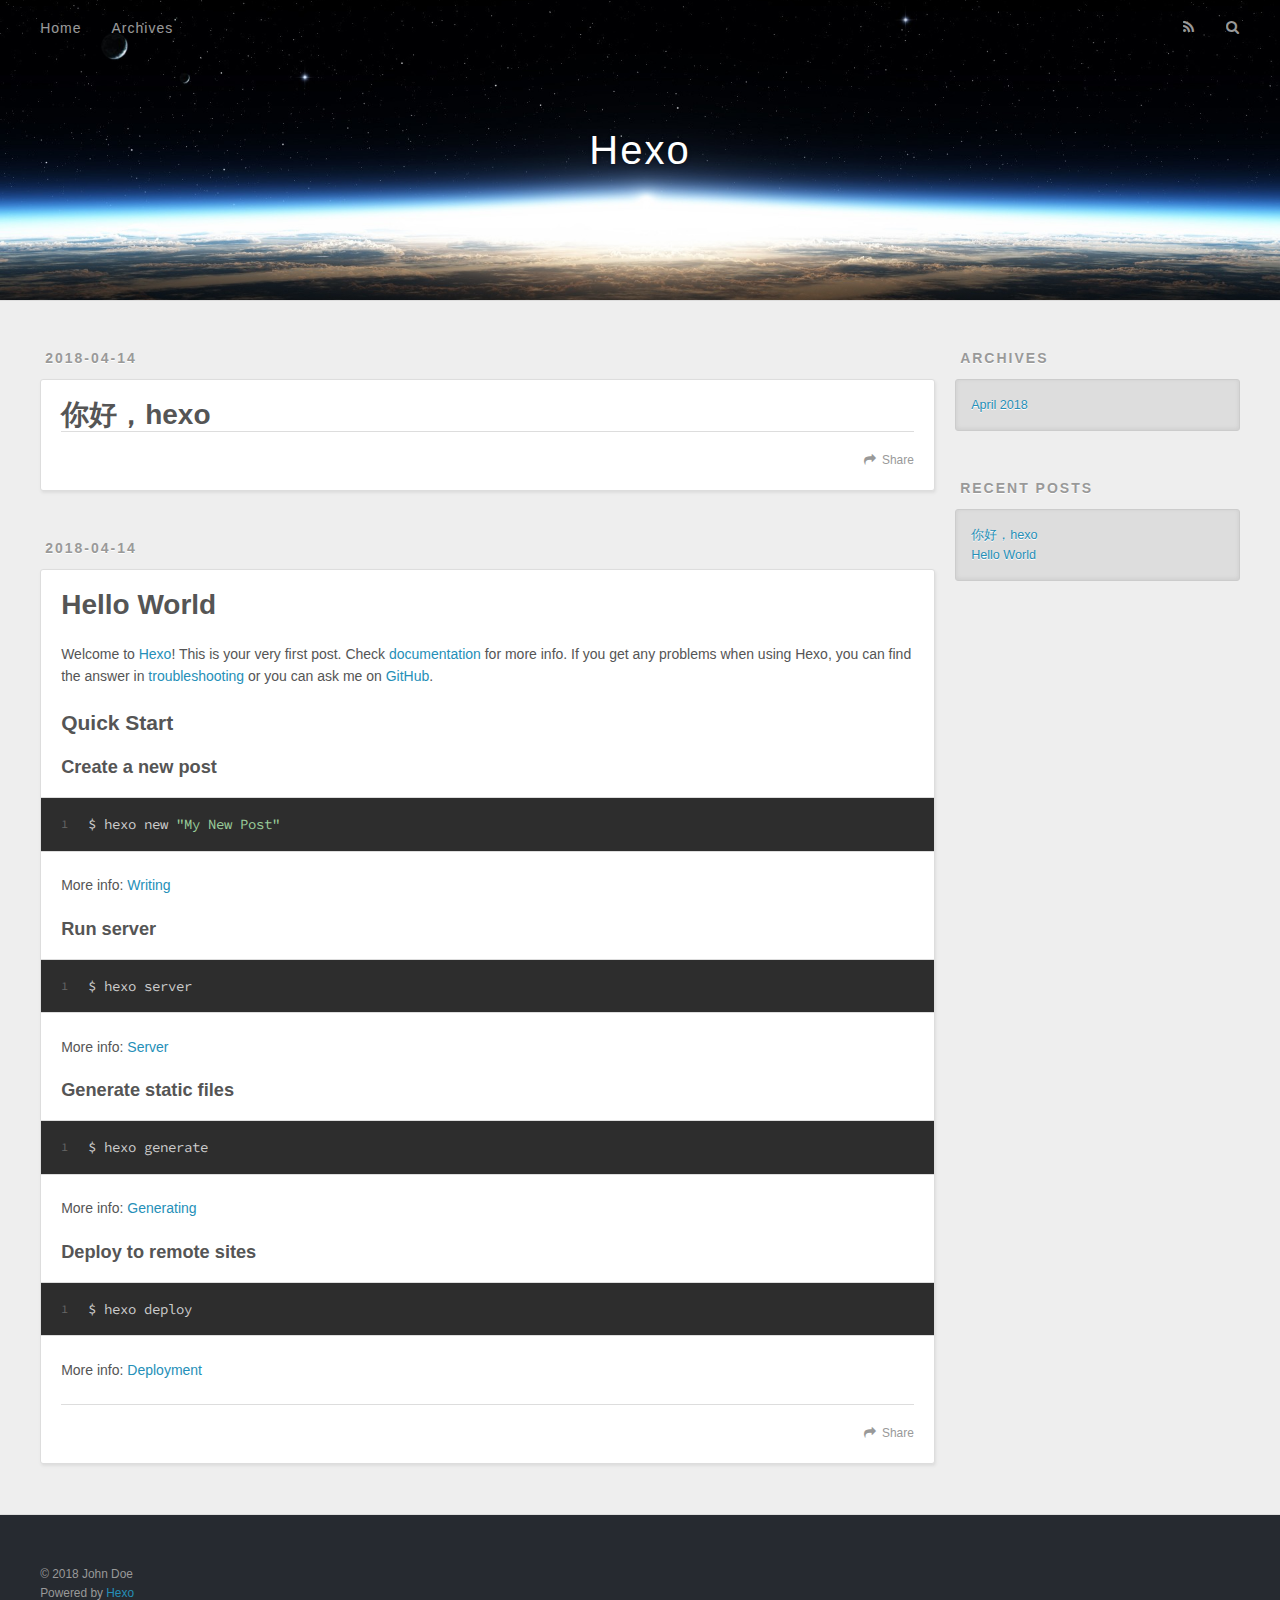
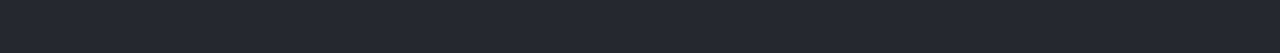
==== index.html @ 89f33631 "Site updated: 2018-04-14 14:34:26" ====
<!DOCTYPE html>
<html>
<head>
  <meta charset="utf-8">
  

  
  <title>Hexo</title>
  <meta name="viewport" content="width=device-width, initial-scale=1, maximum-scale=1">
  <meta property="og:type" content="website">
<meta property="og:title" content="Hexo">
<meta property="og:url" content="http://yoursite.com/index.html">
<meta property="og:site_name" content="Hexo">
<meta property="og:locale" content="default">
<meta name="twitter:card" content="summary">
<meta name="twitter:title" content="Hexo">
  
    <link rel="alternate" href="/atom.xml" title="Hexo" type="application/atom+xml">
  
  
    <link rel="icon" href="/favicon.png">
  
  
    <link href="//fonts.googleapis.com/css?family=Source+Code+Pro" rel="stylesheet" type="text/css">
  
  <link rel="stylesheet" href="/css/style.css">
</head>

<body>
  <div id="container">
    <div id="wrap">
      <header id="header">
  <div id="banner"></div>
  <div id="header-outer" class="outer">
    <div id="header-title" class="inner">
      <h1 id="logo-wrap">
        <a href="/" id="logo">Hexo</a>
      </h1>
      
    </div>
    <div id="header-inner" class="inner">
      <nav id="main-nav">
        <a id="main-nav-toggle" class="nav-icon"></a>
        
          <a class="main-nav-link" href="/">Home</a>
        
          <a class="main-nav-link" href="/archives">Archives</a>
        
      </nav>
      <nav id="sub-nav">
        
          <a id="nav-rss-link" class="nav-icon" href="/atom.xml" title="RSS Feed"></a>
        
        <a id="nav-search-btn" class="nav-icon" title="Search"></a>
      </nav>
      <div id="search-form-wrap">
        <form action="//google.com/search" method="get" accept-charset="UTF-8" class="search-form"><input type="search" name="q" class="search-form-input" placeholder="Search"><button type="submit" class="search-form-submit">&#xF002;</button><input type="hidden" name="sitesearch" value="http://yoursite.com"></form>
      </div>
    </div>
  </div>
</header>
      <div class="outer">
        <section id="main">
  
    <article id="post-你好，hexo" class="article article-type-post" itemscope itemprop="blogPost">
  <div class="article-meta">
    <a href="/2018/04/14/你好，hexo/" class="article-date">
  <time datetime="2018-04-14T06:33:49.000Z" itemprop="datePublished">2018-04-14</time>
</a>
    
  </div>
  <div class="article-inner">
    
    
      <header class="article-header">
        
  
    <h1 itemprop="name">
      <a class="article-title" href="/2018/04/14/你好，hexo/">你好，hexo</a>
    </h1>
  

      </header>
    
    <div class="article-entry" itemprop="articleBody">
      
        
      
    </div>
    <footer class="article-footer">
      <a data-url="http://yoursite.com/2018/04/14/你好，hexo/" data-id="cjfz0amxo0001w8v8af0duphk" class="article-share-link">Share</a>
      
      
    </footer>
  </div>
  
</article>


  
    <article id="post-hello-world" class="article article-type-post" itemscope itemprop="blogPost">
  <div class="article-meta">
    <a href="/2018/04/14/hello-world/" class="article-date">
  <time datetime="2018-04-14T06:19:14.927Z" itemprop="datePublished">2018-04-14</time>
</a>
    
  </div>
  <div class="article-inner">
    
    
      <header class="article-header">
        
  
    <h1 itemprop="name">
      <a class="article-title" href="/2018/04/14/hello-world/">Hello World</a>
    </h1>
  

      </header>
    
    <div class="article-entry" itemprop="articleBody">
      
        <p>Welcome to <a href="https://hexo.io/" target="_blank" rel="noopener">Hexo</a>! This is your very first post. Check <a href="https://hexo.io/docs/" target="_blank" rel="noopener">documentation</a> for more info. If you get any problems when using Hexo, you can find the answer in <a href="https://hexo.io/docs/troubleshooting.html" target="_blank" rel="noopener">troubleshooting</a> or you can ask me on <a href="https://github.com/hexojs/hexo/issues" target="_blank" rel="noopener">GitHub</a>.</p>
<h2 id="Quick-Start"><a href="#Quick-Start" class="headerlink" title="Quick Start"></a>Quick Start</h2><h3 id="Create-a-new-post"><a href="#Create-a-new-post" class="headerlink" title="Create a new post"></a>Create a new post</h3><figure class="highlight bash"><table><tr><td class="gutter"><pre><span class="line">1</span><br></pre></td><td class="code"><pre><span class="line">$ hexo new <span class="string">"My New Post"</span></span><br></pre></td></tr></table></figure>
<p>More info: <a href="https://hexo.io/docs/writing.html" target="_blank" rel="noopener">Writing</a></p>
<h3 id="Run-server"><a href="#Run-server" class="headerlink" title="Run server"></a>Run server</h3><figure class="highlight bash"><table><tr><td class="gutter"><pre><span class="line">1</span><br></pre></td><td class="code"><pre><span class="line">$ hexo server</span><br></pre></td></tr></table></figure>
<p>More info: <a href="https://hexo.io/docs/server.html" target="_blank" rel="noopener">Server</a></p>
<h3 id="Generate-static-files"><a href="#Generate-static-files" class="headerlink" title="Generate static files"></a>Generate static files</h3><figure class="highlight bash"><table><tr><td class="gutter"><pre><span class="line">1</span><br></pre></td><td class="code"><pre><span class="line">$ hexo generate</span><br></pre></td></tr></table></figure>
<p>More info: <a href="https://hexo.io/docs/generating.html" target="_blank" rel="noopener">Generating</a></p>
<h3 id="Deploy-to-remote-sites"><a href="#Deploy-to-remote-sites" class="headerlink" title="Deploy to remote sites"></a>Deploy to remote sites</h3><figure class="highlight bash"><table><tr><td class="gutter"><pre><span class="line">1</span><br></pre></td><td class="code"><pre><span class="line">$ hexo deploy</span><br></pre></td></tr></table></figure>
<p>More info: <a href="https://hexo.io/docs/deployment.html" target="_blank" rel="noopener">Deployment</a></p>

      
    </div>
    <footer class="article-footer">
      <a data-url="http://yoursite.com/2018/04/14/hello-world/" data-id="cjfz0amxi0000w8v8x4d5segt" class="article-share-link">Share</a>
      
      
    </footer>
  </div>
  
</article>


  


</section>
        
          <aside id="sidebar">
  
    

  
    

  
    
  
    
  <div class="widget-wrap">
    <h3 class="widget-title">Archives</h3>
    <div class="widget">
      <ul class="archive-list"><li class="archive-list-item"><a class="archive-list-link" href="/archives/2018/04/">April 2018</a></li></ul>
    </div>
  </div>


  
    
  <div class="widget-wrap">
    <h3 class="widget-title">Recent Posts</h3>
    <div class="widget">
      <ul>
        
          <li>
            <a href="/2018/04/14/你好，hexo/">你好，hexo</a>
          </li>
        
          <li>
            <a href="/2018/04/14/hello-world/">Hello World</a>
          </li>
        
      </ul>
    </div>
  </div>

  
</aside>
        
      </div>
      <footer id="footer">
  
  <div class="outer">
    <div id="footer-info" class="inner">
      &copy; 2018 John Doe<br>
      Powered by <a href="http://hexo.io/" target="_blank">Hexo</a>
    </div>
  </div>
</footer>
    </div>
    <nav id="mobile-nav">
  
    <a href="/" class="mobile-nav-link">Home</a>
  
    <a href="/archives" class="mobile-nav-link">Archives</a>
  
</nav>
    

<script src="//ajax.googleapis.com/ajax/libs/jquery/2.0.3/jquery.min.js"></script>


  <link rel="stylesheet" href="/fancybox/jquery.fancybox.css">
  <script src="/fancybox/jquery.fancybox.pack.js"></script>


<script src="/js/script.js"></script>



  </div>
</body>
</html>
---- css/style.css ----
body {
  width: 100%;
}
body:before,
body:after {
  content: "";
  display: table;
}
body:after {
  clear: both;
}
html,
body,
div,
span,
applet,
object,
iframe,
h1,
h2,
h3,
h4,
h5,
h6,
p,
blockquote,
pre,
a,
abbr,
acronym,
address,
big,
cite,
code,
del,
dfn,
em,
img,
ins,
kbd,
q,
s,
samp,
small,
strike,
strong,
sub,
sup,
tt,
var,
dl,
dt,
dd,
ol,
ul,
li,
fieldset,
form,
label,
legend,
table,
caption,
tbody,
tfoot,
thead,
tr,
th,
td {
  margin: 0;
  padding: 0;
  border: 0;
  outline: 0;
  font-weight: inherit;
  font-style: inherit;
  font-family: inherit;
  font-size: 100%;
  vertical-align: baseline;
}
body {
  line-height: 1;
  color: #000;
  background: #fff;
}
ol,
ul {
  list-style: none;
}
table {
  border-collapse: separate;
  border-spacing: 0;
  vertical-align: middle;
}
caption,
th,
td {
  text-align: left;
  font-weight: normal;
  vertical-align: middle;
}
a img {
  border: none;
}
input,
button {
  margin: 0;
  padding: 0;
}
input::-moz-focus-inner,
button::-moz-focus-inner {
  border: 0;
  padding: 0;
}
@font-face {
  font-family: FontAwesome;
  font-style: normal;
  font-weight: normal;
  src: url("fonts/fontawesome-webfont.eot?v=#4.0.3");
  src: url("fonts/fontawesome-webfont.eot?#iefix&v=#4.0.3") format("embedded-opentype"), url("fonts/fontawesome-webfont.woff?v=#4.0.3") format("woff"), url("fonts/fontawesome-webfont.ttf?v=#4.0.3") format("truetype"), url("fonts/fontawesome-webfont.svg#fontawesomeregular?v=#4.0.3") format("svg");
}
html,
body,
#container {
  height: 100%;
}
body {
  background: #eee;
  font: 14px -apple-system, BlinkMacSystemFont, "Segoe UI", "Roboto", "Oxygen", "Ubuntu", "Cantarell", "Fira Sans", "Droid Sans", "Helvetica Neue", sans-serif;
  -webkit-text-size-adjust: 100%;
}
.outer {
  max-width: 1220px;
  margin: 0 auto;
  padding: 0 20px;
}
.outer:before,
.outer:after {
  content: "";
  display: table;
}
.outer:after {
  clear: both;
}
.inner {
  display: inline;
  float: left;
  width: 98.33333333333333%;
  margin: 0 0.833333333333333%;
}
.left,
.alignleft {
  float: left;
}
.right,
.alignright {
  float: right;
}
.clear {
  clear: both;
}
#container {
  position: relative;
}
.mobile-nav-on {
  overflow: hidden;
}
#wrap {
  height: 100%;
  width: 100%;
  position: absolute;
  top: 0;
  left: 0;
  -webkit-transition: 0.2s ease-out;
  -moz-transition: 0.2s ease-out;
  -ms-transition: 0.2s ease-out;
  transition: 0.2s ease-out;
  z-index: 1;
  background: #eee;
}
.mobile-nav-on #wrap {
  left: 280px;
}
@media screen and (min-width: 768px) {
  #main {
    display: inline;
    float: left;
    width: 73.33333333333333%;
    margin: 0 0.833333333333333%;
  }
}
.article-date,
.article-category-link,
.archive-year,
.widget-title {
  text-decoration: none;
  text-transform: uppercase;
  letter-spacing: 2px;
  color: #999;
  margin-bottom: 1em;
  margin-left: 5px;
  line-height: 1em;
  text-shadow: 0 1px #fff;
  font-weight: bold;
}
.article-inner,
.archive-article-inner {
  background: #fff;
  -webkit-box-shadow: 1px 2px 3px #ddd;
  box-shadow: 1px 2px 3px #ddd;
  border: 1px solid #ddd;
  border-radius: 3px;
}
.article-entry h1,
.widget h1 {
  font-size: 2em;
}
.article-entry h2,
.widget h2 {
  font-size: 1.5em;
}
.article-entry h3,
.widget h3 {
  font-size: 1.3em;
}
.article-entry h4,
.widget h4 {
  font-size: 1.2em;
}
.article-entry h5,
.widget h5 {
  font-size: 1em;
}
.article-entry h6,
.widget h6 {
  font-size: 1em;
  color: #999;
}
.article-entry hr,
.widget hr {
  border: 1px dashed #ddd;
}
.article-entry strong,
.widget strong {
  font-weight: bold;
}
.article-entry em,
.widget em,
.article-entry cite,
.widget cite {
  font-style: italic;
}
.article-entry sup,
.widget sup,
.article-entry sub,
.widget sub {
  font-size: 0.75em;
  line-height: 0;
  position: relative;
  vertical-align: baseline;
}
.article-entry sup,
.widget sup {
  top: -0.5em;
}
.article-entry sub,
.widget sub {
  bottom: -0.2em;
}
.article-entry small,
.widget small {
  font-size: 0.85em;
}
.article-entry acronym,
.widget acronym,
.article-entry abbr,
.widget abbr {
  border-bottom: 1px dotted;
}
.article-entry ul,
.widget ul,
.article-entry ol,
.widget ol,
.article-entry dl,
.widget dl {
  margin: 0 20px;
  line-height: 1.6em;
}
.article-entry ul ul,
.widget ul ul,
.article-entry ol ul,
.widget ol ul,
.article-entry ul ol,
.widget ul ol,
.article-entry ol ol,
.widget ol ol {
  margin-top: 0;
  margin-bottom: 0;
}
.article-entry ul,
.widget ul {
  list-style: disc;
}
.article-entry ol,
.widget ol {
  list-style: decimal;
}
.article-entry dt,
.widget dt {
  font-weight: bold;
}
#header {
  height: 300px;
  position: relative;
  border-bottom: 1px solid #ddd;
}
#header:before,
#header:after {
  content: "";
  position: absolute;
  left: 0;
  right: 0;
  height: 40px;
}
#header:before {
  top: 0;
  background: -webkit-linear-gradient(rgba(0,0,0,0.2), transparent);
  background: -moz-linear-gradient(rgba(0,0,0,0.2), transparent);
  background: -ms-linear-gradient(rgba(0,0,0,0.2), transparent);
  background: linear-gradient(rgba(0,0,0,0.2), transparent);
}
#header:after {
  bottom: 0;
  background: -webkit-linear-gradient(transparent, rgba(0,0,0,0.2));
  background: -moz-linear-gradient(transparent, rgba(0,0,0,0.2));
  background: -ms-linear-gradient(transparent, rgba(0,0,0,0.2));
  background: linear-gradient(transparent, rgba(0,0,0,0.2));
}
#header-outer {
  height: 100%;
  position: relative;
}
#header-inner {
  position: relative;
  overflow: hidden;
}
#banner {
  position: absolute;
  top: 0;
  left: 0;
  width: 100%;
  height: 100%;
  background: url("images/banner.jpg") center #000;
  -webkit-background-size: cover;
  -moz-background-size: cover;
  background-size: cover;
  z-index: -1;
}
#header-title {
  text-align: center;
  height: 40px;
  position: absolute;
  top: 50%;
  left: 0;
  margin-top: -20px;
}
#logo,
#subtitle {
  text-decoration: none;
  color: #fff;
  font-weight: 300;
  text-shadow: 0 1px 4px rgba(0,0,0,0.3);
}
#logo {
  font-size: 40px;
  line-height: 40px;
  letter-spacing: 2px;
}
#subtitle {
  font-size: 16px;
  line-height: 16px;
  letter-spacing: 1px;
}
#subtitle-wrap {
  margin-top: 16px;
}
#main-nav {
  float: left;
  margin-left: -15px;
}
.nav-icon,
.main-nav-link {
  float: left;
  color: #fff;
  opacity: 0.6;
  text-decoration: none;
  text-shadow: 0 1px rgba(0,0,0,0.2);
  -webkit-transition: opacity 0.2s;
  -moz-transition: opacity 0.2s;
  -ms-transition: opacity 0.2s;
  transition: opacity 0.2s;
  display: block;
  padding: 20px 15px;
}
.nav-icon:hover,
.main-nav-link:hover {
  opacity: 1;
}
.nav-icon {
  font-family: FontAwesome;
  text-align: center;
  font-size: 14px;
  width: 14px;
  height: 14px;
  padding: 20px 15px;
  position: relative;
  cursor: pointer;
}
.main-nav-link {
  font-weight: 300;
  letter-spacing: 1px;
}
@media screen and (max-width: 479px) {
  .main-nav-link {
    display: none;
  }
}
#main-nav-toggle {
  display: none;
}
#main-nav-toggle:before {
  content: "\f0c9";
}
@media screen and (max-width: 479px) {
  #main-nav-toggle {
    display: block;
  }
}
#sub-nav {
  float: right;
  margin-right: -15px;
}
#nav-rss-link:before {
  content: "\f09e";
}
#nav-search-btn:before {
  content: "\f002";
}
#search-form-wrap {
  position: absolute;
  top: 15px;
  width: 150px;
  height: 30px;
  right: -150px;
  opacity: 0;
  -webkit-transition: 0.2s ease-out;
  -moz-transition: 0.2s ease-out;
  -ms-transition: 0.2s ease-out;
  transition: 0.2s ease-out;
}
#search-form-wrap.on {
  opacity: 1;
  right: 0;
}
@media screen and (max-width: 479px) {
  #search-form-wrap {
    width: 100%;
    right: -100%;
  }
}
.search-form {
  position: absolute;
  top: 0;
  left: 0;
  right: 0;
  background: #fff;
  padding: 5px 15px;
  border-radius: 15px;
  -webkit-box-shadow: 0 0 10px rgba(0,0,0,0.3);
  box-shadow: 0 0 10px rgba(0,0,0,0.3);
}
.search-form-input {
  border: none;
  background: none;
  color: #555;
  width: 100%;
  font: 13px -apple-system, BlinkMacSystemFont, "Segoe UI", "Roboto", "Oxygen", "Ubuntu", "Cantarell", "Fira Sans", "Droid Sans", "Helvetica Neue", sans-serif;
  outline: none;
}
.search-form-input::-webkit-search-results-decoration,
.search-form-input::-webkit-search-cancel-button {
  -webkit-appearance: none;
}
.search-form-submit {
  position: absolute;
  top: 50%;
  right: 10px;
  margin-top: -7px;
  font: 13px FontAwesome;
  border: none;
  background: none;
  color: #bbb;
  cursor: pointer;
}
.search-form-submit:hover,
.search-form-submit:focus {
  color: #777;
}
.article {
  margin: 50px 0;
}
.article-inner {
  overflow: hidden;
}
.article-meta:before,
.article-meta:after {
  content: "";
  display: table;
}
.article-meta:after {
  clear: both;
}
.article-date {
  float: left;
}
.article-category {
  float: left;
  line-height: 1em;
  color: #ccc;
  text-shadow: 0 1px #fff;
  margin-left: 8px;
}
.article-category:before {
  content: "\2022";
}
.article-category-link {
  margin: 0 12px 1em;
}
.article-header {
  padding: 20px 20px 0;
}
.article-title {
  text-decoration: none;
  font-size: 2em;
  font-weight: bold;
  color: #555;
  line-height: 1.1em;
  -webkit-transition: color 0.2s;
  -moz-transition: color 0.2s;
  -ms-transition: color 0.2s;
  transition: color 0.2s;
}
a.article-title:hover {
  color: #258fb8;
}
.article-entry {
  color: #555;
  padding: 0 20px;
}
.article-entry:before,
.article-entry:after {
  content: "";
  display: table;
}
.article-entry:after {
  clear: both;
}
.article-entry p,
.article-entry table {
  line-height: 1.6em;
  margin: 1.6em 0;
}
.article-entry h1,
.article-entry h2,
.article-entry h3,
.article-entry h4,
.article-entry h5,
.article-entry h6 {
  font-weight: bold;
}
.article-entry h1,
.article-entry h2,
.article-entry h3,
.article-entry h4,
.article-entry h5,
.article-entry h6 {
  line-height: 1.1em;
  margin: 1.1em 0;
}
.article-entry a {
  color: #258fb8;
  text-decoration: none;
}
.article-entry a:hover {
  text-decoration: underline;
}
.article-entry ul,
.article-entry ol,
.article-entry dl {
  margin-top: 1.6em;
  margin-bottom: 1.6em;
}
.article-entry img,
.article-entry video {
  max-width: 100%;
  height: auto;
  display: block;
  margin: auto;
}
.article-entry iframe {
  border: none;
}
.article-entry table {
  width: 100%;
  border-collapse: collapse;
  border-spacing: 0;
}
.article-entry th {
  font-weight: bold;
  border-bottom: 3px solid #ddd;
  padding-bottom: 0.5em;
}
.article-entry td {
  border-bottom: 1px solid #ddd;
  padding: 10px 0;
}
.article-entry blockquote {
  font-family: Georgia, "Times New Roman", serif;
  font-size: 1.4em;
  margin: 1.6em 20px;
  text-align: center;
}
.article-entry blockquote footer {
  font-size: 14px;
  margin: 1.6em 0;
  font-family: -apple-system, BlinkMacSystemFont, "Segoe UI", "Roboto", "Oxygen", "Ubuntu", "Cantarell", "Fira Sans", "Droid Sans", "Helvetica Neue", sans-serif;
}
.article-entry blockquote footer cite:before {
  content: "—";
  padding: 0 0.5em;
}
.article-entry .pullquote {
  text-align: left;
  width: 45%;
  margin: 0;
}
.article-entry .pullquote.left {
  margin-left: 0.5em;
  margin-right: 1em;
}
.article-entry .pullquote.right {
  margin-right: 0.5em;
  margin-left: 1em;
}
.article-entry .caption {
  color: #999;
  display: block;
  font-size: 0.9em;
  margin-top: 0.5em;
  position: relative;
  text-align: center;
}
.article-entry .video-container {
  position: relative;
  padding-top: 56.25%;
  height: 0;
  overflow: hidden;
}
.article-entry .video-container iframe,
.article-entry .video-container object,
.article-entry .video-container embed {
  position: absolute;
  top: 0;
  left: 0;
  width: 100%;
  height: 100%;
  margin-top: 0;
}
.article-more-link a {
  display: inline-block;
  line-height: 1em;
  padding: 6px 15px;
  border-radius: 15px;
  background: #eee;
  color: #999;
  text-shadow: 0 1px #fff;
  text-decoration: none;
}
.article-more-link a:hover {
  background: #258fb8;
  color: #fff;
  text-decoration: none;
  text-shadow: 0 1px #1e7293;
}
.article-footer {
  font-size: 0.85em;
  line-height: 1.6em;
  border-top: 1px solid #ddd;
  padding-top: 1.6em;
  margin: 0 20px 20px;
}
.article-footer:before,
.article-footer:after {
  content: "";
  display: table;
}
.article-footer:after {
  clear: both;
}
.article-footer a {
  color: #999;
  text-decoration: none;
}
.article-footer a:hover {
  color: #555;
}
.article-tag-list-item {
  float: left;
  margin-right: 10px;
}
.article-tag-list-link:before {
  content: "#";
}
.article-comment-link {
  float: right;
}
.article-comment-link:before {
  content: "\f075";
  font-family: FontAwesome;
  padding-right: 8px;
}
.article-share-link {
  cursor: pointer;
  float: right;
  margin-left: 20px;
}
.article-share-link:before {
  content: "\f064";
  font-family: FontAwesome;
  padding-right: 6px;
}
#article-nav {
  position: relative;
}
#article-nav:before,
#article-nav:after {
  content: "";
  display: table;
}
#article-nav:after {
  clear: both;
}
@media screen and (min-width: 768px) {
  #article-nav {
    margin: 50px 0;
  }
  #article-nav:before {
    width: 8px;
    height: 8px;
    position: absolute;
    top: 50%;
    left: 50%;
    margin-top: -4px;
    margin-left: -4px;
    content: "";
    border-radius: 50%;
    background: #ddd;
    -webkit-box-shadow: 0 1px 2px #fff;
    box-shadow: 0 1px 2px #fff;
  }
}
.article-nav-link-wrap {
  text-decoration: none;
  text-shadow: 0 1px #fff;
  color: #999;
  -webkit-box-sizing: border-box;
  -moz-box-sizing: border-box;
  box-sizing: border-box;
  margin-top: 50px;
  text-align: center;
  display: block;
}
.article-nav-link-wrap:hover {
  color: #555;
}
@media screen and (min-width: 768px) {
  .article-nav-link-wrap {
    width: 50%;
    margin-top: 0;
  }
}
@media screen and (min-width: 768px) {
  #article-nav-newer {
    float: left;
    text-align: right;
    padding-right: 20px;
  }
}
@media screen and (min-width: 768px) {
  #article-nav-older {
    float: right;
    text-align: left;
    padding-left: 20px;
  }
}
.article-nav-caption {
  text-transform: uppercase;
  letter-spacing: 2px;
  color: #ddd;
  line-height: 1em;
  font-weight: bold;
}
#article-nav-newer .article-nav-caption {
  margin-right: -2px;
}
.article-nav-title {
  font-size: 0.85em;
  line-height: 1.6em;
  margin-top: 0.5em;
}
.article-share-box {
  position: absolute;
  display: none;
  background: #fff;
  -webkit-box-shadow: 1px 2px 10px rgba(0,0,0,0.2);
  box-shadow: 1px 2px 10px rgba(0,0,0,0.2);
  border-radius: 3px;
  margin-left: -145px;
  overflow: hidden;
  z-index: 1;
}
.article-share-box.on {
  display: block;
}
.article-share-input {
  width: 100%;
  background: none;
  -webkit-box-sizing: border-box;
  -moz-box-sizing: border-box;
  box-sizing: border-box;
  font: 14px -apple-system, BlinkMacSystemFont, "Segoe UI", "Roboto", "Oxygen", "Ubuntu", "Cantarell", "Fira Sans", "Droid Sans", "Helvetica Neue", sans-serif;
  padding: 0 15px;
  color: #555;
  outline: none;
  border: 1px solid #ddd;
  border-radius: 3px 3px 0 0;
  height: 36px;
  line-height: 36px;
}
.article-share-links {
  background: #eee;
}
.article-share-links:before,
.article-share-links:after {
  content: "";
  display: table;
}
.article-share-links:after {
  clear: both;
}
.article-share-twitter,
.article-share-facebook,
.article-share-pinterest,
.article-share-google {
  width: 50px;
  height: 36px;
  display: block;
  float: left;
  position: relative;
  color: #999;
  text-shadow: 0 1px #fff;
}
.article-share-twitter:before,
.article-share-facebook:before,
.article-share-pinterest:before,
.article-share-google:before {
  font-size: 20px;
  font-family: FontAwesome;
  width: 20px;
  height: 20px;
  position: absolute;
  top: 50%;
  left: 50%;
  margin-top: -10px;
  margin-left: -10px;
  text-align: center;
}
.article-share-twitter:hover,
.article-share-facebook:hover,
.article-share-pinterest:hover,
.article-share-google:hover {
  color: #fff;
}
.article-share-twitter:before {
  content: "\f099";
}
.article-share-twitter:hover {
  background: #00aced;
  text-shadow: 0 1px #008abe;
}
.article-share-facebook:before {
  content: "\f09a";
}
.article-share-facebook:hover {
  background: #3b5998;
  text-shadow: 0 1px #2f477a;
}
.article-share-pinterest:before {
  content: "\f0d2";
}
.article-share-pinterest:hover {
  background: #cb2027;
  text-shadow: 0 1px #a21a1f;
}
.article-share-google:before {
  content: "\f0d5";
}
.article-share-google:hover {
  background: #dd4b39;
  text-shadow: 0 1px #be3221;
}
.article-gallery {
  background: #000;
  position: relative;
}
.article-gallery-photos {
  position: relative;
  overflow: hidden;
}
.article-gallery-img {
  display: none;
  max-width: 100%;
}
.article-gallery-img:first-child {
  display: block;
}
.article-gallery-img.loaded {
  position: absolute;
  display: block;
}
.article-gallery-img img {
  display: block;
  max-width: 100%;
  margin: 0 auto;
}
#comments {
  background: #fff;
  -webkit-box-shadow: 1px 2px 3px #ddd;
  box-shadow: 1px 2px 3px #ddd;
  padding: 20px;
  border: 1px solid #ddd;
  border-radius: 3px;
  margin: 50px 0;
}
#comments a {
  color: #258fb8;
}
.archives-wrap {
  margin: 50px 0;
}
.archives:before,
.archives:after {
  content: "";
  display: table;
}
.archives:after {
  clear: both;
}
.archive-year-wrap {
  margin-bottom: 1em;
}
.archives {
  -webkit-column-gap: 10px;
  -moz-column-gap: 10px;
  column-gap: 10px;
}
@media screen and (min-width: 480px) and (max-width: 767px) {
  .archives {
    -webkit-column-count: 2;
    -moz-column-count: 2;
    column-count: 2;
  }
}
@media screen and (min-width: 768px) {
  .archives {
    -webkit-column-count: 3;
    -moz-column-count: 3;
    column-count: 3;
  }
}
.archive-article {
  -webkit-column-break-inside: avoid;
  page-break-inside: avoid;
  overflow: hidden;
  break-inside: avoid-column;
}
.archive-article-inner {
  padding: 10px;
  margin-bottom: 15px;
}
.archive-article-title {
  text-decoration: none;
  font-weight: bold;
  color: #555;
  -webkit-transition: color 0.2s;
  -moz-transition: color 0.2s;
  -ms-transition: color 0.2s;
  transition: color 0.2s;
  line-height: 1.6em;
}
.archive-article-title:hover {
  color: #258fb8;
}
.archive-article-footer {
  margin-top: 1em;
}
.archive-article-date {
  color: #999;
  text-decoration: none;
  font-size: 0.85em;
  line-height: 1em;
  margin-bottom: 0.5em;
  display: block;
}
#page-nav {
  margin: 50px auto;
  background: #fff;
  -webkit-box-shadow: 1px 2px 3px #ddd;
  box-shadow: 1px 2px 3px #ddd;
  border: 1px solid #ddd;
  border-radius: 3px;
  text-align: center;
  color: #999;
  overflow: hidden;
}
#page-nav:before,
#page-nav:after {
  content: "";
  display: table;
}
#page-nav:after {
  clear: both;
}
#page-nav a,
#page-nav span {
  padding: 10px 20px;
  line-height: 1;
  height: 2ex;
}
#page-nav a {
  color: #999;
  text-decoration: none;
}
#page-nav a:hover {
  background: #999;
  color: #fff;
}
#page-nav .prev {
  float: left;
}
#page-nav .next {
  float: right;
}
#page-nav .page-number {
  display: inline-block;
}
@media screen and (max-width: 479px) {
  #page-nav .page-number {
    display: none;
  }
}
#page-nav .current {
  color: #555;
  font-weight: bold;
}
#page-nav .space {
  color: #ddd;
}
#footer {
  background: #262a30;
  padding: 50px 0;
  border-top: 1px solid #ddd;
  color: #999;
}
#footer a {
  color: #258fb8;
  text-decoration: none;
}
#footer a:hover {
  text-decoration: underline;
}
#footer-info {
  line-height: 1.6em;
  font-size: 0.85em;
}
.article-entry pre,
.article-entry .highlight {
  background: #2d2d2d;
  margin: 0 -20px;
  padding: 15px 20px;
  border-style: solid;
  border-color: #ddd;
  border-width: 1px 0;
  overflow: auto;
  color: #ccc;
  line-height: 22.400000000000002px;
}
.article-entry .highlight .gutter pre,
.article-entry .gist .gist-file .gist-data .line-numbers {
  color: #666;
  font-size: 0.85em;
}
.article-entry pre,
.article-entry code {
  font-family: "Source Code Pro", Consolas, Monaco, Menlo, Consolas, monospace;
}
.article-entry code {
  background: #eee;
  text-shadow: 0 1px #fff;
  padding: 0 0.3em;
}
.article-entry pre code {
  background: none;
  text-shadow: none;
  padding: 0;
}
.article-entry .highlight pre {
  border: none;
  margin: 0;
  padding: 0;
}
.article-entry .highlight table {
  margin: 0;
  width: auto;
}
.article-entry .highlight td {
  border: none;
  padding: 0;
}
.article-entry .highlight figcaption {
  font-size: 0.85em;
  color: #999;
  line-height: 1em;
  margin-bottom: 1em;
}
.article-entry .highlight figcaption:before,
.article-entry .highlight figcaption:after {
  content: "";
  display: table;
}
.article-entry .highlight figcaption:after {
  clear: both;
}
.article-entry .highlight figcaption a {
  float: right;
}
.article-entry .highlight .gutter pre {
  text-align: right;
  padding-right: 20px;
}
.article-entry .highlight .line {
  height: 22.400000000000002px;
}
.article-entry .highlight .line.marked {
  background: #515151;
}
.article-entry .gist {
  margin: 0 -20px;
  border-style: solid;
  border-color: #ddd;
  border-width: 1px 0;
  background: #2d2d2d;
  padding: 15px 20px 15px 0;
}
.article-entry .gist .gist-file {
  border: none;
  font-family: "Source Code Pro", Consolas, Monaco, Menlo, Consolas, monospace;
  margin: 0;
}
.article-entry .gist .gist-file .gist-data {
  background: none;
  border: none;
}
.article-entry .gist .gist-file .gist-data .line-numbers {
  background: none;
  border: none;
  padding: 0 20px 0 0;
}
.article-entry .gist .gist-file .gist-data .line-data {
  padding: 0 !important;
}
.article-entry .gist .gist-file .highlight {
  margin: 0;
  padding: 0;
  border: none;
}
.article-entry .gist .gist-file .gist-meta {
  background: #2d2d2d;
  color: #999;
  font: 0.85em -apple-system, BlinkMacSystemFont, "Segoe UI", "Roboto", "Oxygen", "Ubuntu", "Cantarell", "Fira Sans", "Droid Sans", "Helvetica Neue", sans-serif;
  text-shadow: 0 0;
  padding: 0;
  margin-top: 1em;
  margin-left: 20px;
}
.article-entry .gist .gist-file .gist-meta a {
  color: #258fb8;
  font-weight: normal;
}
.article-entry .gist .gist-file .gist-meta a:hover {
  text-decoration: underline;
}
pre .comment,
pre .title {
  color: #999;
}
pre .variable,
pre .attribute,
pre .tag,
pre .regexp,
pre .ruby .constant,
pre .xml .tag .title,
pre .xml .pi,
pre .xml .doctype,
pre .html .doctype,
pre .css .id,
pre .css .class,
pre .css .pseudo {
  color: #f2777a;
}
pre .number,
pre .preprocessor,
pre .built_in,
pre .literal,
pre .params,
pre .constant {
  color: #f99157;
}
pre .class,
pre .ruby .class .title,
pre .css .rules .attribute {
  color: #9c9;
}
pre .string,
pre .value,
pre .inheritance,
pre .header,
pre .ruby .symbol,
pre .xml .cdata {
  color: #9c9;
}
pre .css .hexcolor {
  color: #6cc;
}
pre .function,
pre .python .decorator,
pre .python .title,
pre .ruby .function .title,
pre .ruby .title .keyword,
pre .perl .sub,
pre .javascript .title,
pre .coffeescript .title {
  color: #69c;
}
pre .keyword,
pre .javascript .function {
  color: #c9c;
}
@media screen and (max-width: 479px) {
  #mobile-nav {
    position: absolute;
    top: 0;
    left: 0;
    width: 280px;
    height: 100%;
    background: #191919;
    border-right: 1px solid #fff;
  }
}
@media screen and (max-width: 479px) {
  .mobile-nav-link {
    display: block;
    color: #999;
    text-decoration: none;
    padding: 15px 20px;
    font-weight: bold;
  }
  .mobile-nav-link:hover {
    color: #fff;
  }
}
@media screen and (min-width: 768px) {
  #sidebar {
    display: inline;
    float: left;
    width: 23.333333333333332%;
    margin: 0 0.833333333333333%;
  }
}
.widget-wrap {
  margin: 50px 0;
}
.widget {
  color: #777;
  text-shadow: 0 1px #fff;
  background: #ddd;
  -webkit-box-shadow: 0 -1px 4px #ccc inset;
  box-shadow: 0 -1px 4px #ccc inset;
  border: 1px solid #ccc;
  padding: 15px;
  border-radius: 3px;
}
.widget a {
  color: #258fb8;
  text-decoration: none;
}
.widget a:hover {
  text-decoration: underline;
}
.widget ul ul,
.widget ol ul,
.widget dl ul,
.widget ul ol,
.widget ol ol,
.widget dl ol,
.widget ul dl,
.widget ol dl,
.widget dl dl {
  margin-left: 15px;
  list-style: disc;
}
.widget {
  line-height: 1.6em;
  word-wrap: break-word;
  font-size: 0.9em;
}
.widget ul,
.widget ol {
  list-style: none;
  margin: 0;
}
.widget ul ul,
.widget ol ul,
.widget ul ol,
.widget ol ol {
  margin: 0 20px;
}
.widget ul ul,
.widget ol ul {
  list-style: disc;
}
.widget ul ol,
.widget ol ol {
  list-style: decimal;
}
.category-list-count,
.tag-list-count,
.archive-list-count {
  padding-left: 5px;
  color: #999;
  font-size: 0.85em;
}
.category-list-count:before,
.tag-list-count:before,
.archive-list-count:before {
  content: "(";
}
.category-list-count:after,
.tag-list-count:after,
.archive-list-count:after {
  content: ")";
}
.tagcloud a {
  margin-right: 5px;
  display: inline-block;
}
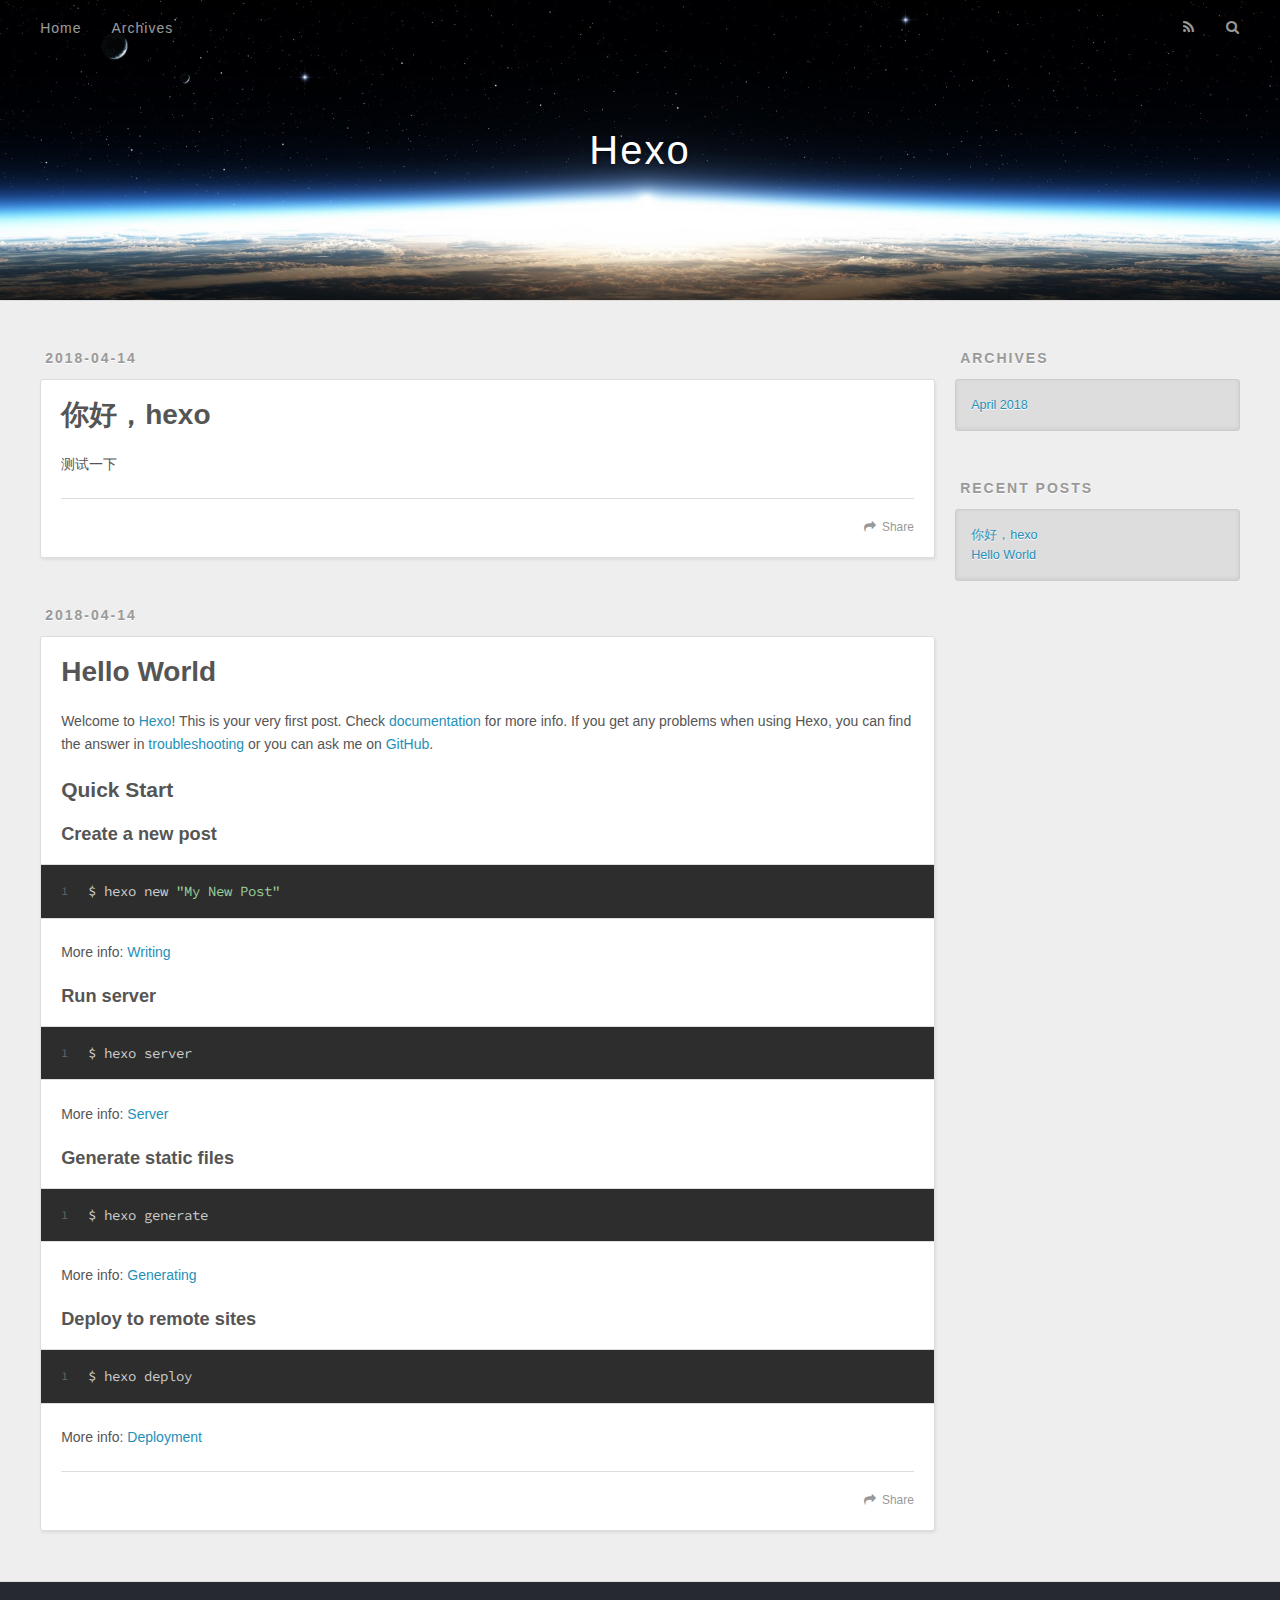
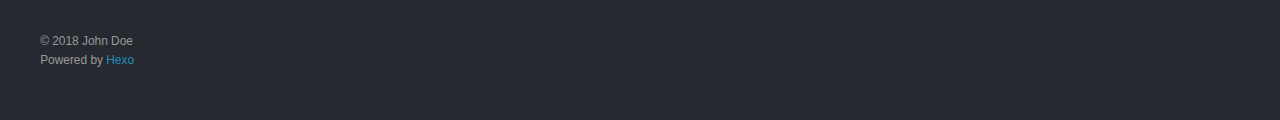
==== commit adb1b760: "Site updated: 2018-04-14 14:36:40" ====
--- a/index.html
+++ b/index.html
@@ -84,7 +84,8 @@
     
     <div class="article-entry" itemprop="articleBody">
       
-        
+        <p>测试一下</p>
+
       
     </div>
     <footer class="article-footer">
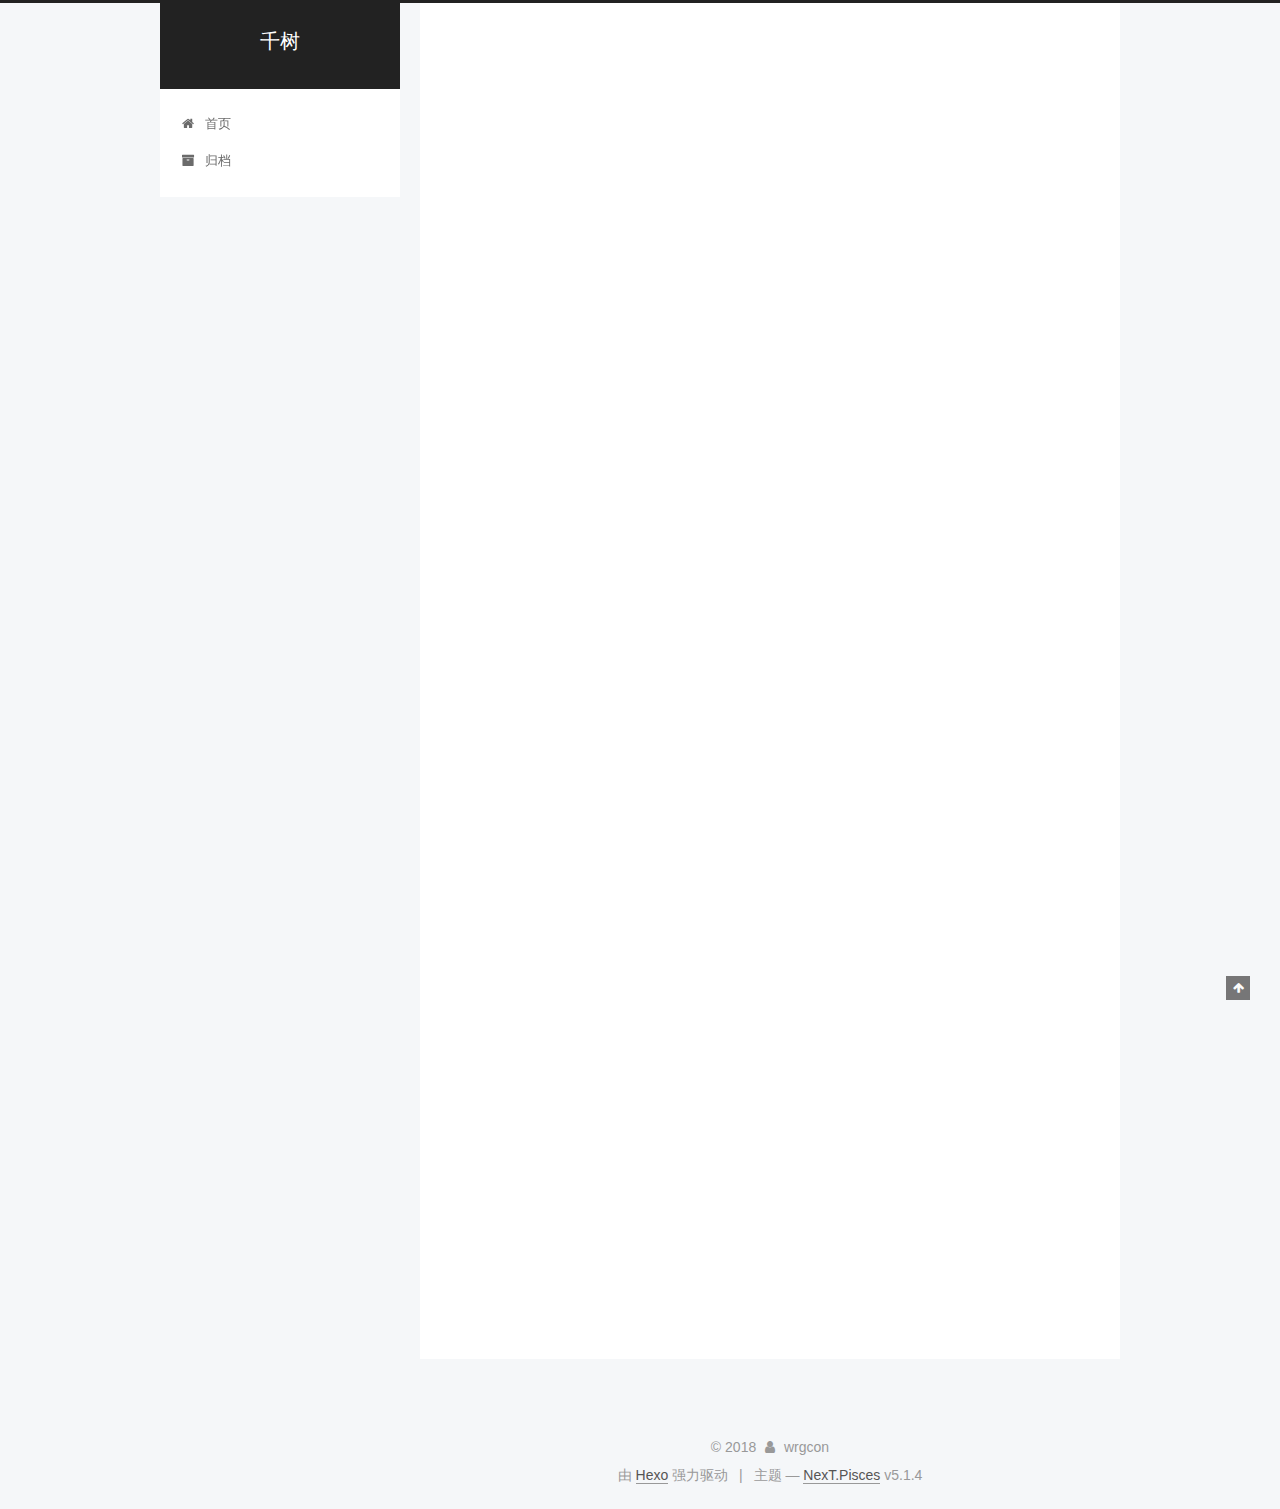
==== commit 5f77c066: "Site updated: 2018-04-14 15:02:48" ====
--- a/index.html
+++ b/index.html
@@ -1,127 +1,429 @@
 <!DOCTYPE html>
-<html>
+
+
+
+  
+
+
+<html class="theme-next pisces use-motion" lang="zh-Hans">
 <head>
-  <meta charset="utf-8">
-  
-
-  
-  <title>Hexo</title>
-  <meta name="viewport" content="width=device-width, initial-scale=1, maximum-scale=1">
-  <meta property="og:type" content="website">
-<meta property="og:title" content="Hexo">
+  <meta charset="UTF-8"/>
+<meta http-equiv="X-UA-Compatible" content="IE=edge" />
+<meta name="viewport" content="width=device-width, initial-scale=1, maximum-scale=1"/>
+<meta name="theme-color" content="#222">
+
+
+
+
+
+
+
+
+
+<meta http-equiv="Cache-Control" content="no-transform" />
+<meta http-equiv="Cache-Control" content="no-siteapp" />
+
+
+
+
+
+
+
+
+
+
+
+
+
+
+
+
+  
+  
+  <link href="/lib/fancybox/source/jquery.fancybox.css?v=2.1.5" rel="stylesheet" type="text/css" />
+
+
+
+
+
+
+
+<link href="/lib/font-awesome/css/font-awesome.min.css?v=4.6.2" rel="stylesheet" type="text/css" />
+
+<link href="/css/main.css?v=5.1.4" rel="stylesheet" type="text/css" />
+
+
+  <link rel="apple-touch-icon" sizes="180x180" href="/images/apple-touch-icon-next.png?v=5.1.4">
+
+
+  <link rel="icon" type="image/png" sizes="32x32" href="/images/favicon-32x32-next.png?v=5.1.4">
+
+
+  <link rel="icon" type="image/png" sizes="16x16" href="/images/favicon-16x16-next.png?v=5.1.4">
+
+
+  <link rel="mask-icon" href="/images/logo.svg?v=5.1.4" color="#222">
+
+
+
+
+
+  <meta name="keywords" content="Hexo, NexT" />
+
+
+
+
+
+
+
+
+
+
+<meta name="description" content="记录自己的ML/DL/推荐/计算广告学习之路">
+<meta property="og:type" content="website">
+<meta property="og:title" content="千树">
 <meta property="og:url" content="http://yoursite.com/index.html">
-<meta property="og:site_name" content="Hexo">
-<meta property="og:locale" content="default">
+<meta property="og:site_name" content="千树">
+<meta property="og:description" content="记录自己的ML/DL/推荐/计算广告学习之路">
+<meta property="og:locale" content="zh-Hans">
 <meta name="twitter:card" content="summary">
-<meta name="twitter:title" content="Hexo">
-  
-    <link rel="alternate" href="/atom.xml" title="Hexo" type="application/atom+xml">
-  
-  
-    <link rel="icon" href="/favicon.png">
-  
-  
-    <link href="//fonts.googleapis.com/css?family=Source+Code+Pro" rel="stylesheet" type="text/css">
-  
-  <link rel="stylesheet" href="/css/style.css">
+<meta name="twitter:title" content="千树">
+<meta name="twitter:description" content="记录自己的ML/DL/推荐/计算广告学习之路">
+
+
+
+<script type="text/javascript" id="hexo.configurations">
+  var NexT = window.NexT || {};
+  var CONFIG = {
+    root: '/',
+    scheme: 'Pisces',
+    version: '5.1.4',
+    sidebar: {"position":"left","display":"post","offset":12,"b2t":false,"scrollpercent":false,"onmobile":false},
+    fancybox: true,
+    tabs: true,
+    motion: {"enable":true,"async":false,"transition":{"post_block":"fadeIn","post_header":"slideDownIn","post_body":"slideDownIn","coll_header":"slideLeftIn","sidebar":"slideUpIn"}},
+    duoshuo: {
+      userId: '0',
+      author: '博主'
+    },
+    algolia: {
+      applicationID: '',
+      apiKey: '',
+      indexName: '',
+      hits: {"per_page":10},
+      labels: {"input_placeholder":"Search for Posts","hits_empty":"We didn't find any results for the search: ${query}","hits_stats":"${hits} results found in ${time} ms"}
+    }
+  };
+</script>
+
+
+
+  <link rel="canonical" href="http://yoursite.com/"/>
+
+
+
+
+
+  <title>千树</title>
+  
+
+
+
+
+
+
+
+
 </head>
 
-<body>
-  <div id="container">
-    <div id="wrap">
-      <header id="header">
-  <div id="banner"></div>
-  <div id="header-outer" class="outer">
-    <div id="header-title" class="inner">
-      <h1 id="logo-wrap">
-        <a href="/" id="logo">Hexo</a>
-      </h1>
-      
+<body itemscope itemtype="http://schema.org/WebPage" lang="zh-Hans">
+
+  
+  
+    
+  
+
+  <div class="container sidebar-position-left 
+  page-home">
+    <div class="headband"></div>
+
+    <header id="header" class="header" itemscope itemtype="http://schema.org/WPHeader">
+      <div class="header-inner"><div class="site-brand-wrapper">
+  <div class="site-meta ">
+    
+
+    <div class="custom-logo-site-title">
+      <a href="/"  class="brand" rel="start">
+        <span class="logo-line-before"><i></i></span>
+        <span class="site-title">千树</span>
+        <span class="logo-line-after"><i></i></span>
+      </a>
     </div>
-    <div id="header-inner" class="inner">
-      <nav id="main-nav">
-        <a id="main-nav-toggle" class="nav-icon"></a>
-        
-          <a class="main-nav-link" href="/">Home</a>
-        
-          <a class="main-nav-link" href="/archives">Archives</a>
-        
-      </nav>
-      <nav id="sub-nav">
-        
-          <a id="nav-rss-link" class="nav-icon" href="/atom.xml" title="RSS Feed"></a>
-        
-        <a id="nav-search-btn" class="nav-icon" title="Search"></a>
-      </nav>
-      <div id="search-form-wrap">
-        <form action="//google.com/search" method="get" accept-charset="UTF-8" class="search-form"><input type="search" name="q" class="search-form-input" placeholder="Search"><button type="submit" class="search-form-submit">&#xF002;</button><input type="hidden" name="sitesearch" value="http://yoursite.com"></form>
-      </div>
+      
+        <p class="site-subtitle"></p>
+      
+  </div>
+
+  <div class="site-nav-toggle">
+    <button>
+      <span class="btn-bar"></span>
+      <span class="btn-bar"></span>
+      <span class="btn-bar"></span>
+    </button>
+  </div>
+</div>
+
+<nav class="site-nav">
+  
+
+  
+    <ul id="menu" class="menu">
+      
+        
+        <li class="menu-item menu-item-home">
+          <a href="/" rel="section">
+            
+              <i class="menu-item-icon fa fa-fw fa-home"></i> <br />
+            
+            首页
+          </a>
+        </li>
+      
+        
+        <li class="menu-item menu-item-archives">
+          <a href="/archives/" rel="section">
+            
+              <i class="menu-item-icon fa fa-fw fa-archive"></i> <br />
+            
+            归档
+          </a>
+        </li>
+      
+
+      
+    </ul>
+  
+
+  
+</nav>
+
+
+
+ </div>
+    </header>
+
+    <main id="main" class="main">
+      <div class="main-inner">
+        <div class="content-wrap">
+          <div id="content" class="content">
+            
+  <section id="posts" class="posts-expand">
+    
+      
+
+  
+
+  
+  
+  
+
+  <article class="post post-type-normal" itemscope itemtype="http://schema.org/Article">
+  
+  
+  
+  <div class="post-block">
+    <link itemprop="mainEntityOfPage" href="http://yoursite.com/2018/04/14/你好，hexo/">
+
+    <span hidden itemprop="author" itemscope itemtype="http://schema.org/Person">
+      <meta itemprop="name" content="wrgcon">
+      <meta itemprop="description" content="">
+      <meta itemprop="image" content="/images/avatar.gif">
+    </span>
+
+    <span hidden itemprop="publisher" itemscope itemtype="http://schema.org/Organization">
+      <meta itemprop="name" content="千树">
+    </span>
+
+    
+      <header class="post-header">
+
+        
+        
+          <h1 class="post-title" itemprop="name headline">
+                
+                <a class="post-title-link" href="/2018/04/14/你好，hexo/" itemprop="url">你好，hexo</a></h1>
+        
+
+        <div class="post-meta">
+          <span class="post-time">
+            
+              <span class="post-meta-item-icon">
+                <i class="fa fa-calendar-o"></i>
+              </span>
+              
+                <span class="post-meta-item-text">发表于</span>
+              
+              <time title="创建于" itemprop="dateCreated datePublished" datetime="2018-04-14T14:33:49+08:00">
+                2018-04-14
+              </time>
+            
+
+            
+
+            
+          </span>
+
+          
+
+          
+            
+          
+
+          
+          
+
+          
+
+          
+
+          
+
+        </div>
+      </header>
+    
+
+    
+    
+    
+    <div class="post-body" itemprop="articleBody">
+
+      
+      
+
+      
+        
+          
+            <p>测试一下</p>
+
+          
+        
+      
     </div>
-  </div>
-</header>
-      <div class="outer">
-        <section id="main">
-  
-    <article id="post-你好，hexo" class="article article-type-post" itemscope itemprop="blogPost">
-  <div class="article-meta">
-    <a href="/2018/04/14/你好，hexo/" class="article-date">
-  <time datetime="2018-04-14T06:33:49.000Z" itemprop="datePublished">2018-04-14</time>
-</a>
-    
-  </div>
-  <div class="article-inner">
-    
-    
-      <header class="article-header">
-        
-  
-    <h1 itemprop="name">
-      <a class="article-title" href="/2018/04/14/你好，hexo/">你好，hexo</a>
-    </h1>
-  
-
-      </header>
-    
-    <div class="article-entry" itemprop="articleBody">
-      
-        <p>测试一下</p>
-
-      
-    </div>
-    <footer class="article-footer">
-      <a data-url="http://yoursite.com/2018/04/14/你好，hexo/" data-id="cjfz0amxo0001w8v8af0duphk" class="article-share-link">Share</a>
-      
+    
+    
+    
+
+    
+
+    
+
+    
+
+    <footer class="post-footer">
+      
+
+      
+
+      
+
+      
+      
+        <div class="post-eof"></div>
       
     </footer>
   </div>
   
-</article>
-
-
-  
-    <article id="post-hello-world" class="article article-type-post" itemscope itemprop="blogPost">
-  <div class="article-meta">
-    <a href="/2018/04/14/hello-world/" class="article-date">
-  <time datetime="2018-04-14T06:19:14.927Z" itemprop="datePublished">2018-04-14</time>
-</a>
-    
-  </div>
-  <div class="article-inner">
-    
-    
-      <header class="article-header">
-        
-  
-    <h1 itemprop="name">
-      <a class="article-title" href="/2018/04/14/hello-world/">Hello World</a>
-    </h1>
-  
-
+  
+  
+  </article>
+
+
+    
+      
+
+  
+
+  
+  
+  
+
+  <article class="post post-type-normal" itemscope itemtype="http://schema.org/Article">
+  
+  
+  
+  <div class="post-block">
+    <link itemprop="mainEntityOfPage" href="http://yoursite.com/2018/04/14/hello-world/">
+
+    <span hidden itemprop="author" itemscope itemtype="http://schema.org/Person">
+      <meta itemprop="name" content="wrgcon">
+      <meta itemprop="description" content="">
+      <meta itemprop="image" content="/images/avatar.gif">
+    </span>
+
+    <span hidden itemprop="publisher" itemscope itemtype="http://schema.org/Organization">
+      <meta itemprop="name" content="千树">
+    </span>
+
+    
+      <header class="post-header">
+
+        
+        
+          <h1 class="post-title" itemprop="name headline">
+                
+                <a class="post-title-link" href="/2018/04/14/hello-world/" itemprop="url">Hello World</a></h1>
+        
+
+        <div class="post-meta">
+          <span class="post-time">
+            
+              <span class="post-meta-item-icon">
+                <i class="fa fa-calendar-o"></i>
+              </span>
+              
+                <span class="post-meta-item-text">发表于</span>
+              
+              <time title="创建于" itemprop="dateCreated datePublished" datetime="2018-04-14T14:19:14+08:00">
+                2018-04-14
+              </time>
+            
+
+            
+
+            
+          </span>
+
+          
+
+          
+            
+          
+
+          
+          
+
+          
+
+          
+
+          
+
+        </div>
       </header>
     
-    <div class="article-entry" itemprop="articleBody">
-      
-        <p>Welcome to <a href="https://hexo.io/" target="_blank" rel="noopener">Hexo</a>! This is your very first post. Check <a href="https://hexo.io/docs/" target="_blank" rel="noopener">documentation</a> for more info. If you get any problems when using Hexo, you can find the answer in <a href="https://hexo.io/docs/troubleshooting.html" target="_blank" rel="noopener">troubleshooting</a> or you can ask me on <a href="https://github.com/hexojs/hexo/issues" target="_blank" rel="noopener">GitHub</a>.</p>
+
+    
+    
+    
+    <div class="post-body" itemprop="articleBody">
+
+      
+      
+
+      
+        
+          
+            <p>Welcome to <a href="https://hexo.io/" target="_blank" rel="noopener">Hexo</a>! This is your very first post. Check <a href="https://hexo.io/docs/" target="_blank" rel="noopener">documentation</a> for more info. If you get any problems when using Hexo, you can find the answer in <a href="https://hexo.io/docs/troubleshooting.html" target="_blank" rel="noopener">troubleshooting</a> or you can ask me on <a href="https://github.com/hexojs/hexo/issues" target="_blank" rel="noopener">GitHub</a>.</p>
 <h2 id="Quick-Start"><a href="#Quick-Start" class="headerlink" title="Quick Start"></a>Quick Start</h2><h3 id="Create-a-new-post"><a href="#Create-a-new-post" class="headerlink" title="Create a new post"></a>Create a new post</h3><figure class="highlight bash"><table><tr><td class="gutter"><pre><span class="line">1</span><br></pre></td><td class="code"><pre><span class="line">$ hexo new <span class="string">"My New Post"</span></span><br></pre></td></tr></table></figure>
 <p>More info: <a href="https://hexo.io/docs/writing.html" target="_blank" rel="noopener">Writing</a></p>
 <h3 id="Run-server"><a href="#Run-server" class="headerlink" title="Run server"></a>Run server</h3><figure class="highlight bash"><table><tr><td class="gutter"><pre><span class="line">1</span><br></pre></td><td class="code"><pre><span class="line">$ hexo server</span><br></pre></td></tr></table></figure>
@@ -131,95 +433,314 @@
 <h3 id="Deploy-to-remote-sites"><a href="#Deploy-to-remote-sites" class="headerlink" title="Deploy to remote sites"></a>Deploy to remote sites</h3><figure class="highlight bash"><table><tr><td class="gutter"><pre><span class="line">1</span><br></pre></td><td class="code"><pre><span class="line">$ hexo deploy</span><br></pre></td></tr></table></figure>
 <p>More info: <a href="https://hexo.io/docs/deployment.html" target="_blank" rel="noopener">Deployment</a></p>
 
+          
+        
       
     </div>
-    <footer class="article-footer">
-      <a data-url="http://yoursite.com/2018/04/14/hello-world/" data-id="cjfz0amxi0000w8v8x4d5segt" class="article-share-link">Share</a>
-      
+    
+    
+    
+
+    
+
+    
+
+    
+
+    <footer class="post-footer">
+      
+
+      
+
+      
+
+      
+      
+        <div class="post-eof"></div>
       
     </footer>
   </div>
   
-</article>
-
-
-  
-
-
-</section>
-        
-          <aside id="sidebar">
-  
-    
-
-  
-    
-
-  
-    
-  
-    
-  <div class="widget-wrap">
-    <h3 class="widget-title">Archives</h3>
-    <div class="widget">
-      <ul class="archive-list"><li class="archive-list-item"><a class="archive-list-link" href="/archives/2018/04/">April 2018</a></li></ul>
+  
+  
+  </article>
+
+
+    
+  </section>
+
+  
+
+
+          </div>
+          
+
+
+          
+
+        </div>
+        
+          
+  
+  <div class="sidebar-toggle">
+    <div class="sidebar-toggle-line-wrap">
+      <span class="sidebar-toggle-line sidebar-toggle-line-first"></span>
+      <span class="sidebar-toggle-line sidebar-toggle-line-middle"></span>
+      <span class="sidebar-toggle-line sidebar-toggle-line-last"></span>
     </div>
   </div>
 
-
-  
-    
-  <div class="widget-wrap">
-    <h3 class="widget-title">Recent Posts</h3>
-    <div class="widget">
-      <ul>
-        
-          <li>
-            <a href="/2018/04/14/你好，hexo/">你好，hexo</a>
-          </li>
-        
-          <li>
-            <a href="/2018/04/14/hello-world/">Hello World</a>
-          </li>
-        
-      </ul>
+  <aside id="sidebar" class="sidebar">
+    
+    <div class="sidebar-inner">
+
+      
+
+      
+
+      <section class="site-overview-wrap sidebar-panel sidebar-panel-active">
+        <div class="site-overview">
+          <div class="site-author motion-element" itemprop="author" itemscope itemtype="http://schema.org/Person">
+            
+              <p class="site-author-name" itemprop="name">wrgcon</p>
+              <p class="site-description motion-element" itemprop="description">记录自己的ML/DL/推荐/计算广告学习之路</p>
+          </div>
+
+          <nav class="site-state motion-element">
+
+            
+              <div class="site-state-item site-state-posts">
+              
+                <a href="/archives/">
+              
+                  <span class="site-state-item-count">2</span>
+                  <span class="site-state-item-name">日志</span>
+                </a>
+              </div>
+            
+
+            
+
+            
+
+          </nav>
+
+          
+
+          
+
+          
+          
+
+          
+          
+
+          
+
+        </div>
+      </section>
+
+      
+
+      
+
     </div>
+  </aside>
+
+
+        
+      </div>
+    </main>
+
+    <footer id="footer" class="footer">
+      <div class="footer-inner">
+        <div class="copyright">&copy; <span itemprop="copyrightYear">2018</span>
+  <span class="with-love">
+    <i class="fa fa-user"></i>
+  </span>
+  <span class="author" itemprop="copyrightHolder">wrgcon</span>
+
+  
+</div>
+
+
+  <div class="powered-by">由 <a class="theme-link" target="_blank" href="https://hexo.io">Hexo</a> 强力驱动</div>
+
+
+
+  <span class="post-meta-divider">|</span>
+
+
+
+  <div class="theme-info">主题 &mdash; <a class="theme-link" target="_blank" href="https://github.com/iissnan/hexo-theme-next">NexT.Pisces</a> v5.1.4</div>
+
+
+
+
+        
+
+
+
+
+
+
+
+        
+      </div>
+    </footer>
+
+    
+      <div class="back-to-top">
+        <i class="fa fa-arrow-up"></i>
+        
+      </div>
+    
+
+    
+
   </div>
 
   
-</aside>
-        
-      </div>
-      <footer id="footer">
-  
-  <div class="outer">
-    <div id="footer-info" class="inner">
-      &copy; 2018 John Doe<br>
-      Powered by <a href="http://hexo.io/" target="_blank">Hexo</a>
-    </div>
-  </div>
-</footer>
-    </div>
-    <nav id="mobile-nav">
-  
-    <a href="/" class="mobile-nav-link">Home</a>
-  
-    <a href="/archives" class="mobile-nav-link">Archives</a>
-  
-</nav>
-    
-
-<script src="//ajax.googleapis.com/ajax/libs/jquery/2.0.3/jquery.min.js"></script>
-
-
-  <link rel="stylesheet" href="/fancybox/jquery.fancybox.css">
-  <script src="/fancybox/jquery.fancybox.pack.js"></script>
-
-
-<script src="/js/script.js"></script>
-
-
-
-  </div>
+
+<script type="text/javascript">
+  if (Object.prototype.toString.call(window.Promise) !== '[object Function]') {
+    window.Promise = null;
+  }
+</script>
+
+
+
+
+
+
+
+
+
+  
+
+
+
+
+
+
+
+
+
+
+
+
+  
+  
+    <script type="text/javascript" src="/lib/jquery/index.js?v=2.1.3"></script>
+  
+
+  
+  
+    <script type="text/javascript" src="/lib/fastclick/lib/fastclick.min.js?v=1.0.6"></script>
+  
+
+  
+  
+    <script type="text/javascript" src="/lib/jquery_lazyload/jquery.lazyload.js?v=1.9.7"></script>
+  
+
+  
+  
+    <script type="text/javascript" src="/lib/velocity/velocity.min.js?v=1.2.1"></script>
+  
+
+  
+  
+    <script type="text/javascript" src="/lib/velocity/velocity.ui.min.js?v=1.2.1"></script>
+  
+
+  
+  
+    <script type="text/javascript" src="/lib/fancybox/source/jquery.fancybox.pack.js?v=2.1.5"></script>
+  
+
+
+  
+
+
+  <script type="text/javascript" src="/js/src/utils.js?v=5.1.4"></script>
+
+  <script type="text/javascript" src="/js/src/motion.js?v=5.1.4"></script>
+
+
+
+  
+  
+
+
+  <script type="text/javascript" src="/js/src/affix.js?v=5.1.4"></script>
+
+  <script type="text/javascript" src="/js/src/schemes/pisces.js?v=5.1.4"></script>
+
+
+
+  
+
+  
+
+
+  <script type="text/javascript" src="/js/src/bootstrap.js?v=5.1.4"></script>
+
+
+
+  
+
+
+  
+
+
+
+
+	
+
+
+
+
+
+  
+
+
+
+
+
+  
+
+
+
+
+
+
+
+
+
+
+
+
+  
+
+
+
+
+
+  
+
+  
+
+  
+
+  
+  
+
+  
+
+  
+
+  
+
 </body>
-</html>+</html>
--- a/css/main.css
+++ b/css/main.css
@@ -0,0 +1,2993 @@
+/* normalize.css v3.0.2 | MIT License | git.io/normalize */
+html {
+  font-family: sans-serif; /* 1 */
+  -ms-text-size-adjust: 100%; /* 2 */
+  -webkit-text-size-adjust: 100%; /* 2 */
+}
+body {
+  margin: 0;
+}
+article,
+aside,
+details,
+figcaption,
+figure,
+footer,
+header,
+hgroup,
+main,
+menu,
+nav,
+section,
+summary {
+  display: block;
+}
+audio,
+canvas,
+progress,
+video {
+  display: inline-block; /* 1 */
+  vertical-align: baseline; /* 2 */
+}
+audio:not([controls]) {
+  display: none;
+  height: 0;
+}
+[hidden],
+template {
+  display: none;
+}
+a {
+  background-color: transparent;
+}
+a:active,
+a:hover {
+  outline: 0;
+}
+abbr[title] {
+  border-bottom: 1px dotted;
+}
+b,
+strong {
+  font-weight: bold;
+}
+dfn {
+  font-style: italic;
+}
+h1 {
+  font-size: 2em;
+  margin: 0.67em 0;
+}
+mark {
+  background: #ff0;
+  color: #000;
+}
+small {
+  font-size: 80%;
+}
+sub,
+sup {
+  font-size: 75%;
+  line-height: 0;
+  position: relative;
+  vertical-align: baseline;
+}
+sup {
+  top: -0.5em;
+}
+sub {
+  bottom: -0.25em;
+}
+img {
+  border: 0;
+}
+svg:not(:root) {
+  overflow: hidden;
+}
+figure {
+  margin: 1em 40px;
+}
+hr {
+  -moz-box-sizing: content-box;
+  box-sizing: content-box;
+  height: 0;
+}
+pre {
+  overflow: auto;
+}
+code,
+kbd,
+pre,
+samp {
+  font-family: monospace, monospace;
+  font-size: 1em;
+}
+button,
+input,
+optgroup,
+select,
+textarea {
+  color: inherit; /* 1 */
+  font: inherit; /* 2 */
+  margin: 0; /* 3 */
+}
+button {
+  overflow: visible;
+}
+button,
+select {
+  text-transform: none;
+}
+button,
+html input[type="button"],
+input[type="reset"],
+input[type="submit"] {
+  -webkit-appearance: button; /* 2 */
+  cursor: pointer; /* 3 */
+}
+button[disabled],
+html input[disabled] {
+  cursor: default;
+}
+button::-moz-focus-inner,
+input::-moz-focus-inner {
+  border: 0;
+  padding: 0;
+}
+input {
+  line-height: normal;
+}
+input[type="checkbox"],
+input[type="radio"] {
+  box-sizing: border-box; /* 1 */
+  padding: 0; /* 2 */
+}
+input[type="number"]::-webkit-inner-spin-button,
+input[type="number"]::-webkit-outer-spin-button {
+  height: auto;
+}
+input[type="search"] {
+  -webkit-appearance: textfield; /* 1 */
+  -moz-box-sizing: content-box;
+  -webkit-box-sizing: content-box; /* 2 */
+  box-sizing: content-box;
+}
+input[type="search"]::-webkit-search-cancel-button,
+input[type="search"]::-webkit-search-decoration {
+  -webkit-appearance: none;
+}
+fieldset {
+  border: 1px solid #c0c0c0;
+  margin: 0 2px;
+  padding: 0.35em 0.625em 0.75em;
+}
+legend {
+  border: 0; /* 1 */
+  padding: 0; /* 2 */
+}
+textarea {
+  overflow: auto;
+}
+optgroup {
+  font-weight: bold;
+}
+table {
+  border-collapse: collapse;
+  border-spacing: 0;
+}
+td,
+th {
+  padding: 0;
+}
+::selection {
+  background: #262a30;
+  color: #fff;
+}
+body {
+  position: relative;
+  font-family: 'Lato', "PingFang SC", "Microsoft YaHei", sans-serif;
+  font-size: 14px;
+  line-height: 2;
+  color: #555;
+  background: #f5f7f9;
+}
+@media (max-width: 767px) {
+  body {
+    padding-right: 0 !important;
+  }
+}
+@media (min-width: 768px) and (max-width: 991px) {
+  body {
+    padding-right: 0 !important;
+  }
+}
+@media (min-width: 1600px) {
+  body {
+    font-size: 16px;
+  }
+}
+h1,
+h2,
+h3,
+h4,
+h5,
+h6 {
+  margin: 0;
+  padding: 0;
+  font-weight: bold;
+  line-height: 1.5;
+  font-family: 'Lato', "PingFang SC", "Microsoft YaHei", sans-serif;
+}
+h2,
+h3,
+h4,
+h5,
+h6 {
+  margin: 20px 0 15px;
+}
+h1 {
+  font-size: 22px;
+}
+@media (max-width: 767px) {
+  h1 {
+    font-size: 18px;
+  }
+}
+h2 {
+  font-size: 20px;
+}
+@media (max-width: 767px) {
+  h2 {
+    font-size: 16px;
+  }
+}
+h3 {
+  font-size: 18px;
+}
+@media (max-width: 767px) {
+  h3 {
+    font-size: 14px;
+  }
+}
+h4 {
+  font-size: 16px;
+}
+@media (max-width: 767px) {
+  h4 {
+    font-size: 12px;
+  }
+}
+h5 {
+  font-size: 14px;
+}
+@media (max-width: 767px) {
+  h5 {
+    font-size: 10px;
+  }
+}
+h6 {
+  font-size: 12px;
+}
+@media (max-width: 767px) {
+  h6 {
+    font-size: 8px;
+  }
+}
+p {
+  margin: 0 0 20px 0;
+}
+a {
+  color: #555;
+  text-decoration: none;
+  outline: none;
+  border-bottom: 1px solid #999;
+  word-wrap: break-word;
+}
+a:hover {
+  color: #222;
+  border-bottom-color: #222;
+}
+blockquote {
+  margin: 0;
+  padding: 0;
+}
+img {
+  display: block;
+  margin: auto;
+  max-width: 100%;
+  height: auto;
+}
+hr {
+  margin: 40px 0;
+  height: 3px;
+  border: none;
+  background-color: #ddd;
+  background-image: repeating-linear-gradient(-45deg, #fff, #fff 4px, transparent 4px, transparent 8px);
+}
+blockquote {
+  padding: 0 15px;
+  color: #666;
+  border-left: 4px solid #ddd;
+}
+blockquote cite::before {
+  content: "-";
+  padding: 0 5px;
+}
+dt {
+  font-weight: 700;
+}
+dd {
+  margin: 0;
+  padding: 0;
+}
+kbd {
+  border: 1px solid #ccc;
+  border-radius: 0.2em;
+  box-shadow: 0.1em 0.1em 0.2em rgba(0,0,0,0.1);
+  background-color: #f9f9f9;
+  font-family: inherit;
+  background-image: -webkit-linear-gradient(top, #eee, #fff, #eee);
+  padding: 0.1em 0.3em;
+  white-space: nowrap;
+}
+.text-left {
+  text-align: left;
+}
+.text-center {
+  text-align: center;
+}
+.text-right {
+  text-align: right;
+}
+.text-justify {
+  text-align: justify;
+}
+.text-nowrap {
+  white-space: nowrap;
+}
+.text-lowercase {
+  text-transform: lowercase;
+}
+.text-uppercase {
+  text-transform: uppercase;
+}
+.text-capitalize {
+  text-transform: capitalize;
+}
+.center-block {
+  display: block;
+  margin-left: auto;
+  margin-right: auto;
+}
+.clearfix:before,
+.clearfix:after {
+  content: " ";
+  display: table;
+}
+.clearfix:after {
+  clear: both;
+}
+.pullquote {
+  width: 45%;
+}
+.pullquote.left {
+  float: left;
+  margin-left: 5px;
+  margin-right: 10px;
+}
+.pullquote.right {
+  float: right;
+  margin-left: 10px;
+  margin-right: 5px;
+}
+.affix.affix.affix {
+  position: fixed;
+}
+.translation {
+  margin-top: -20px;
+  font-size: 14px;
+  color: #999;
+}
+.scrollbar-measure {
+  width: 100px;
+  height: 100px;
+  overflow: scroll;
+  position: absolute;
+  top: -9999px;
+}
+.use-motion .motion-element {
+  opacity: 0;
+}
+table {
+  margin: 20px 0;
+  width: 100%;
+  border-collapse: collapse;
+  border-spacing: 0;
+  border: 1px solid #ddd;
+  font-size: 14px;
+  table-layout: fixed;
+  word-wrap: break-all;
+}
+table>tbody>tr:nth-of-type(odd) {
+  background-color: #f9f9f9;
+}
+table>tbody>tr:hover {
+  background-color: #f5f5f5;
+}
+caption,
+th,
+td {
+  padding: 8px;
+  text-align: left;
+  vertical-align: middle;
+  font-weight: normal;
+}
+th,
+td {
+  border-bottom: 3px solid #ddd;
+  border-right: 1px solid #eee;
+}
+th {
+  padding-bottom: 10px;
+  font-weight: 700;
+}
+td {
+  border-bottom-width: 1px;
+}
+html,
+body {
+  height: 100%;
+}
+.container {
+  position: relative;
+  min-height: 100%;
+}
+.header-inner {
+  margin: 0 auto;
+  padding: 100px 0 70px;
+  width: 700px;
+}
+@media (min-width: 1600px) {
+  .container .header-inner {
+    width: 900px;
+  }
+}
+.main {
+  padding-bottom: 150px;
+}
+.main-inner {
+  margin: 0 auto;
+  width: 700px;
+}
+@media (min-width: 1600px) {
+  .container .main-inner {
+    width: 900px;
+  }
+}
+.footer {
+  position: absolute;
+  left: 0;
+  bottom: 0;
+  width: 100%;
+  min-height: 50px;
+}
+.footer-inner {
+  box-sizing: border-box;
+  margin: 20px auto;
+  width: 700px;
+}
+@media (min-width: 1600px) {
+  .container .footer-inner {
+    width: 900px;
+  }
+}
+pre,
+.highlight {
+  overflow: auto;
+  margin: 20px 0;
+  padding: 0;
+  font-size: 13px;
+  color: #4d4d4c;
+  background: #f7f7f7;
+  line-height: 1.6;
+}
+pre,
+code {
+  font-family: consolas, Menlo, "PingFang SC", "Microsoft YaHei", monospace;
+}
+code {
+  padding: 2px 4px;
+  word-wrap: break-word;
+  color: #555;
+  background: #eee;
+  border-radius: 3px;
+  font-size: 13px;
+}
+pre {
+  padding: 10px;
+}
+pre code {
+  padding: 0;
+  color: #4d4d4c;
+  background: none;
+  text-shadow: none;
+}
+.highlight {
+  border-radius: 1px;
+}
+.highlight pre {
+  border: none;
+  margin: 0;
+  padding: 10px 0;
+}
+.highlight table {
+  margin: 0;
+  width: auto;
+  border: none;
+}
+.highlight td {
+  border: none;
+  padding: 0;
+}
+.highlight figcaption {
+  font-size: 1em;
+  color: #4d4d4c;
+  line-height: 1em;
+  margin-bottom: 1em;
+}
+.highlight figcaption:before,
+.highlight figcaption:after {
+  content: " ";
+  display: table;
+}
+.highlight figcaption:after {
+  clear: both;
+}
+.highlight figcaption a {
+  float: right;
+  color: #4d4d4c;
+}
+.highlight figcaption a:hover {
+  border-bottom-color: #4d4d4c;
+}
+.highlight .gutter pre {
+  padding-left: 10px;
+  padding-right: 10px;
+  color: #869194;
+  text-align: right;
+  background-color: #eff2f3;
+}
+.highlight .code pre {
+  width: 100%;
+  padding-left: 10px;
+  padding-right: 10px;
+  background-color: #f7f7f7;
+}
+.highlight .line {
+  height: 20px;
+}
+.gutter {
+  -webkit-user-select: none;
+  -moz-user-select: none;
+  -ms-user-select: none;
+  user-select: none;
+}
+.gist table {
+  width: auto;
+}
+.gist table td {
+  border: none;
+}
+pre .deletion {
+  background: #fdd;
+}
+pre .addition {
+  background: #dfd;
+}
+pre .meta {
+  color: #8959a8;
+}
+pre .comment {
+  color: #8e908c;
+}
+pre .variable,
+pre .attribute,
+pre .tag,
+pre .regexp,
+pre .ruby .constant,
+pre .xml .tag .title,
+pre .xml .pi,
+pre .xml .doctype,
+pre .html .doctype,
+pre .css .id,
+pre .css .class,
+pre .css .pseudo {
+  color: #c82829;
+}
+pre .number,
+pre .preprocessor,
+pre .built_in,
+pre .literal,
+pre .params,
+pre .constant,
+pre .command {
+  color: #f5871f;
+}
+pre .ruby .class .title,
+pre .css .rules .attribute,
+pre .string,
+pre .value,
+pre .inheritance,
+pre .header,
+pre .ruby .symbol,
+pre .xml .cdata,
+pre .special,
+pre .number,
+pre .formula {
+  color: #718c00;
+}
+pre .title,
+pre .css .hexcolor {
+  color: #3e999f;
+}
+pre .function,
+pre .python .decorator,
+pre .python .title,
+pre .ruby .function .title,
+pre .ruby .title .keyword,
+pre .perl .sub,
+pre .javascript .title,
+pre .coffeescript .title {
+  color: #4271ae;
+}
+pre .keyword,
+pre .javascript .function {
+  color: #8959a8;
+}
+.full-image.full-image.full-image.full-image {
+  border: none;
+  max-width: 100%;
+  width: auto;
+  margin: 20px auto 25px;
+}
+@media (min-width: 992px) {
+  .full-image.full-image.full-image.full-image {
+    max-width: none;
+    width: 118%;
+    margin: 0 -9%;
+  }
+}
+.blockquote-center,
+.page-home .post-type-quote blockquote,
+.page-post-detail .post-type-quote blockquote {
+  position: relative;
+  margin: 40px 0;
+  padding: 0;
+  border-left: none;
+  text-align: center;
+}
+.blockquote-center::before,
+.page-home .post-type-quote blockquote::before,
+.page-post-detail .post-type-quote blockquote::before,
+.blockquote-center::after,
+.page-home .post-type-quote blockquote::after,
+.page-post-detail .post-type-quote blockquote::after {
+  position: absolute;
+  content: ' ';
+  display: block;
+  width: 100%;
+  height: 24px;
+  opacity: 0.2;
+  background-repeat: no-repeat;
+  background-position: 0 -6px;
+  background-size: 22px 22px;
+}
+.blockquote-center::before,
+.page-home .post-type-quote blockquote::before,
+.page-post-detail .post-type-quote blockquote::before {
+  top: -20px;
+  background-image: url("../images/quote-l.svg");
+  border-top: 1px solid #ccc;
+}
+.blockquote-center::after,
+.page-home .post-type-quote blockquote::after,
+.page-post-detail .post-type-quote blockquote::after {
+  bottom: -20px;
+  background-image: url("../images/quote-r.svg");
+  border-bottom: 1px solid #ccc;
+  background-position: 100% 8px;
+}
+.blockquote-center p,
+.page-home .post-type-quote blockquote p,
+.page-post-detail .post-type-quote blockquote p,
+.blockquote-center div,
+.page-home .post-type-quote blockquote div,
+.page-post-detail .post-type-quote blockquote div {
+  text-align: center;
+}
+.post .post-body .group-picture img {
+  box-sizing: border-box;
+  padding: 0 3px;
+  border: none;
+}
+.post .group-picture-row {
+  overflow: hidden;
+  margin-top: 6px;
+}
+.post .group-picture-row:first-child {
+  margin-top: 0;
+}
+.post .group-picture-column {
+  float: left;
+}
+.page-post-detail .post-body .group-picture-column {
+  float: none;
+  margin-top: 10px;
+  width: auto !important;
+}
+.page-post-detail .post-body .group-picture-column img {
+  margin: 0 auto;
+}
+.page-archive .group-picture-container {
+  overflow: hidden;
+}
+.page-archive .group-picture-row {
+  float: left;
+}
+.page-archive .group-picture-row:first-child {
+  margin-top: 6px;
+}
+.page-archive .group-picture-column {
+  max-width: 150px;
+  max-height: 150px;
+}
+.post-body .note {
+  position: relative;
+  padding: 15px;
+  margin-bottom: 20px;
+  border: 1px solid #eee;
+  border-left-width: 5px;
+  border-radius: 3px;
+}
+.post-body .note h2,
+.post-body .note h3,
+.post-body .note h4,
+.post-body .note h5,
+.post-body .note h6 {
+  margin-top: 0;
+  margin-bottom: 0;
+  border-bottom: initial;
+  padding-top: 0 !important;
+}
+.post-body .note p:first-child,
+.post-body .note ul:first-child,
+.post-body .note ol:first-child,
+.post-body .note table:first-child,
+.post-body .note pre:first-child,
+.post-body .note blockquote:first-child {
+  margin-top: 0;
+}
+.post-body .note p:last-child,
+.post-body .note ul:last-child,
+.post-body .note ol:last-child,
+.post-body .note table:last-child,
+.post-body .note pre:last-child,
+.post-body .note blockquote:last-child {
+  margin-bottom: 0;
+}
+.post-body .note.default {
+  border-left-color: #777;
+}
+.post-body .note.default h2,
+.post-body .note.default h3,
+.post-body .note.default h4,
+.post-body .note.default h5,
+.post-body .note.default h6 {
+  color: #777;
+}
+.post-body .note.primary {
+  border-left-color: #6f42c1;
+}
+.post-body .note.primary h2,
+.post-body .note.primary h3,
+.post-body .note.primary h4,
+.post-body .note.primary h5,
+.post-body .note.primary h6 {
+  color: #6f42c1;
+}
+.post-body .note.info {
+  border-left-color: #428bca;
+}
+.post-body .note.info h2,
+.post-body .note.info h3,
+.post-body .note.info h4,
+.post-body .note.info h5,
+.post-body .note.info h6 {
+  color: #428bca;
+}
+.post-body .note.success {
+  border-left-color: #5cb85c;
+}
+.post-body .note.success h2,
+.post-body .note.success h3,
+.post-body .note.success h4,
+.post-body .note.success h5,
+.post-body .note.success h6 {
+  color: #5cb85c;
+}
+.post-body .note.warning {
+  border-left-color: #f0ad4e;
+}
+.post-body .note.warning h2,
+.post-body .note.warning h3,
+.post-body .note.warning h4,
+.post-body .note.warning h5,
+.post-body .note.warning h6 {
+  color: #f0ad4e;
+}
+.post-body .note.danger {
+  border-left-color: #d9534f;
+}
+.post-body .note.danger h2,
+.post-body .note.danger h3,
+.post-body .note.danger h4,
+.post-body .note.danger h5,
+.post-body .note.danger h6 {
+  color: #d9534f;
+}
+.post-body .label {
+  display: inline;
+  padding: 0 2px;
+  white-space: nowrap;
+}
+.post-body .label.default {
+  background-color: #f0f0f0;
+}
+.post-body .label.primary {
+  background-color: #efe6f7;
+}
+.post-body .label.info {
+  background-color: #e5f2f8;
+}
+.post-body .label.success {
+  background-color: #e7f4e9;
+}
+.post-body .label.warning {
+  background-color: #fcf6e1;
+}
+.post-body .label.danger {
+  background-color: #fae8eb;
+}
+.post-body .tabs {
+  position: relative;
+  display: block;
+  margin-bottom: 20px;
+  padding-top: 10px;
+}
+.post-body .tabs ul.nav-tabs {
+  margin: 0;
+  padding: 0;
+  display: flex;
+  margin-bottom: -1px;
+}
+@media (max-width: 413px) {
+  .post-body .tabs ul.nav-tabs {
+    display: block;
+    margin-bottom: 5px;
+  }
+}
+.post-body .tabs ul.nav-tabs li.tab {
+  list-style-type: none !important;
+  margin: 0 0.25em 0 0;
+  border-top: 3px solid transparent;
+  border-left: 1px solid transparent;
+  border-right: 1px solid transparent;
+}
+@media (max-width: 413px) {
+  .post-body .tabs ul.nav-tabs li.tab {
+    margin: initial;
+    border-top: 1px solid transparent;
+    border-left: 3px solid transparent;
+    border-right: 1px solid transparent;
+    border-bottom: 1px solid transparent;
+  }
+}
+.post-body .tabs ul.nav-tabs li.tab a {
+  outline: 0;
+  border-bottom: initial;
+  display: block;
+  line-height: 1.8em;
+  padding: 0.25em 0.75em;
+  transition-duration: 0.2s;
+  transition-timing-function: ease-out;
+  transition-delay: 0s;
+}
+.post-body .tabs ul.nav-tabs li.tab a i {
+  width: 1.285714285714286em;
+}
+.post-body .tabs ul.nav-tabs li.tab.active {
+  border-top: 3px solid #fc6423;
+  border-left: 1px solid #ddd;
+  border-right: 1px solid #ddd;
+  background-color: #fff;
+}
+@media (max-width: 413px) {
+  .post-body .tabs ul.nav-tabs li.tab.active {
+    border-top: 1px solid #ddd;
+    border-left: 3px solid #fc6423;
+    border-right: 1px solid #ddd;
+    border-bottom: 1px solid #ddd;
+  }
+}
+.post-body .tabs ul.nav-tabs li.tab.active a {
+  cursor: default;
+  color: #555;
+}
+.post-body .tabs .tab-content {
+  background-color: #fff;
+}
+.post-body .tabs .tab-content .tab-pane {
+  border: 1px solid #ddd;
+  padding: 20px 20px 0 20px;
+}
+.post-body .tabs .tab-content .tab-pane:not(.active) {
+  display: none !important;
+}
+.post-body .tabs .tab-content .tab-pane.active {
+  display: block !important;
+}
+.btn {
+  display: inline-block;
+  padding: 0 20px;
+  font-size: 14px;
+  color: #555;
+  background: #fff;
+  border: 2px solid #555;
+  text-decoration: none;
+  border-radius: 2px;
+  transition-property: background-color;
+  transition-duration: 0.2s;
+  transition-timing-function: ease-in-out;
+  transition-delay: 0s;
+  line-height: 2;
+}
+.btn:hover {
+  border-color: #222;
+  color: #fff;
+  background: #222;
+}
+.btn +.btn {
+  margin: 0 0 8px 8px;
+}
+.btn .fa-fw {
+  width: 1.285714285714286em;
+  text-align: left;
+}
+.btn-bar {
+  display: block;
+  width: 22px;
+  height: 2px;
+  background: #555;
+  border-radius: 1px;
+}
+.btn-bar+.btn-bar {
+  margin-top: 4px;
+}
+.pagination {
+  margin: 120px 0 40px;
+  text-align: center;
+  border-top: 1px solid #eee;
+}
+.page-number-basic,
+.pagination .prev,
+.pagination .next,
+.pagination .page-number,
+.pagination .space {
+  display: inline-block;
+  position: relative;
+  top: -1px;
+  margin: 0 10px;
+  padding: 0 11px;
+}
+@media (max-width: 767px) {
+  .page-number-basic,
+  .pagination .prev,
+  .pagination .next,
+  .pagination .page-number,
+  .pagination .space {
+    margin: 0 5px;
+  }
+}
+.pagination .prev,
+.pagination .next,
+.pagination .page-number {
+  border-bottom: 0;
+  border-top: 1px solid #eee;
+  transition-property: border-color;
+  transition-duration: 0.2s;
+  transition-timing-function: ease-in-out;
+  transition-delay: 0s;
+}
+.pagination .prev:hover,
+.pagination .next:hover,
+.pagination .page-number:hover {
+  border-top-color: #222;
+}
+.pagination .space {
+  padding: 0;
+  margin: 0;
+}
+.pagination .prev {
+  margin-left: 0;
+}
+.pagination .next {
+  margin-right: 0;
+}
+.pagination .page-number.current {
+  color: #fff;
+  background: #ccc;
+  border-top-color: #ccc;
+}
+@media (max-width: 767px) {
+  .pagination {
+    border-top: none;
+  }
+  .pagination .prev,
+  .pagination .next,
+  .pagination .page-number {
+    margin-bottom: 10px;
+    border-top: 0;
+    border-bottom: 1px solid #eee;
+    padding: 0 10px;
+  }
+  .pagination .prev:hover,
+  .pagination .next:hover,
+  .pagination .page-number:hover {
+    border-bottom-color: #222;
+  }
+}
+.comments {
+  margin: 60px 20px 0;
+}
+.tag-cloud {
+  text-align: center;
+}
+.tag-cloud a {
+  display: inline-block;
+  margin: 10px;
+}
+.back-to-top {
+  box-sizing: border-box;
+  position: fixed;
+  bottom: -100px;
+  right: 30px;
+  z-index: 1050;
+  padding: 0 6px;
+  width: 24px;
+  background: #222;
+  font-size: 12px;
+  opacity: 0.6;
+  color: #fff;
+  cursor: pointer;
+  text-align: center;
+  -webkit-transform: translateZ(0);
+  transition-property: bottom;
+  transition-duration: 0.2s;
+  transition-timing-function: ease-in-out;
+  transition-delay: 0s;
+}
+@media (min-width: 768px) and (max-width: 991px) {
+  .back-to-top {
+    display: none !important;
+  }
+}
+@media (max-width: 767px) {
+  .back-to-top {
+    display: none !important;
+  }
+}
+.back-to-top.back-to-top-on {
+  bottom: 30px;
+}
+.header {
+  background: transparent;
+}
+.header-inner {
+  position: relative;
+}
+.headband {
+  height: 3px;
+  background: #222;
+}
+.site-meta {
+  margin: 0;
+  text-align: center;
+}
+@media (max-width: 767px) {
+  .site-meta {
+    text-align: center;
+  }
+}
+.brand {
+  position: relative;
+  display: inline-block;
+  padding: 0 40px;
+  color: #fff;
+  background: #222;
+  border-bottom: none;
+}
+.brand:hover {
+  color: #fff;
+}
+.logo {
+  display: inline-block;
+  margin-right: 5px;
+  line-height: 36px;
+  vertical-align: top;
+}
+.site-title {
+  display: inline-block;
+  vertical-align: top;
+  line-height: 36px;
+  font-size: 20px;
+  font-weight: normal;
+  font-family: 'Lato', "PingFang SC", "Microsoft YaHei", sans-serif;
+}
+.site-subtitle {
+  margin-top: 10px;
+  font-size: 13px;
+  color: #ddd;
+}
+.use-motion .brand {
+  opacity: 0;
+}
+.use-motion .logo,
+.use-motion .site-title,
+.use-motion .site-subtitle {
+  opacity: 0;
+  position: relative;
+  top: -10px;
+}
+.site-nav-toggle {
+  display: none;
+  position: absolute;
+  top: 10px;
+  left: 10px;
+}
+@media (max-width: 767px) {
+  .site-nav-toggle {
+    display: block;
+  }
+}
+.site-nav-toggle button {
+  margin-top: 2px;
+  padding: 9px 10px;
+  background: transparent;
+  border: none;
+}
+@media (max-width: 767px) {
+  .site-nav {
+    display: none;
+    margin: 0 -10px;
+    padding: 0 10px;
+    clear: both;
+    border-top: 1px solid #ddd;
+  }
+}
+@media (min-width: 768px) and (max-width: 991px) {
+  .site-nav {
+    display: block !important;
+  }
+}
+@media (min-width: 992px) {
+  .site-nav {
+    display: block !important;
+  }
+}
+.menu {
+  margin-top: 20px;
+  padding-left: 0;
+  text-align: center;
+}
+.menu .menu-item {
+  display: inline-block;
+  margin: 0 10px;
+  list-style: none;
+}
+@media screen and (max-width: 767px) {
+  .menu .menu-item {
+    margin-top: 10px;
+  }
+}
+.menu .menu-item a {
+  display: block;
+  font-size: 13px;
+  line-height: inherit;
+  border-bottom: 1px solid transparent;
+  transition-property: border-color;
+  transition-duration: 0.2s;
+  transition-timing-function: ease-in-out;
+  transition-delay: 0s;
+}
+.menu .menu-item a:hover,
+.menu-item-active a {
+  border-bottom-color: #222;
+}
+.menu .menu-item .fa {
+  margin-right: 5px;
+}
+.use-motion .menu-item {
+  opacity: 0;
+}
+.post-body {
+  font-family: 'Lato', "PingFang SC", "Microsoft YaHei", sans-serif;
+}
+@media (max-width: 767px) {
+  .post-body {
+    word-break: break-word;
+  }
+}
+.post-body .fancybox img {
+  display: block !important;
+  margin: 0 auto;
+  cursor: pointer;
+  cursor: zoom-in;
+  cursor: -webkit-zoom-in;
+}
+.post-body .image-caption,
+.post-body .figure .caption {
+  margin: -20px auto 15px;
+  text-align: center;
+  font-size: 14px;
+  color: #999;
+  font-weight: bold;
+  line-height: 1;
+}
+.post-sticky-flag {
+  display: inline-block;
+  font-size: 16px;
+  -ms-transform: rotate(30deg);
+  -webkit-transform: rotate(30deg);
+  -moz-transform: rotate(30deg);
+  -ms-transform: rotate(30deg);
+  -o-transform: rotate(30deg);
+  transform: rotate(30deg);
+}
+.use-motion .post-block,
+.use-motion .pagination,
+.use-motion .comments {
+  opacity: 0;
+}
+.use-motion .post-header {
+  opacity: 0;
+}
+.use-motion .post-body {
+  opacity: 0;
+}
+.use-motion .collection-title {
+  opacity: 0;
+}
+.posts-expand {
+  padding-top: 40px;
+}
+@media (max-width: 767px) {
+  .posts-expand {
+    margin: 0 20px;
+  }
+  .post-body pre .gutter pre {
+    padding-right: 10px;
+  }
+  .post-body .highlight {
+    margin-left: 0px;
+    margin-right: 0px;
+    padding: 0;
+  }
+  .post-body .highlight .gutter pre {
+    padding-right: 10px;
+  }
+}
+@media (min-width: 992px) {
+  .posts-expand .post-body {
+    text-align: justify;
+  }
+}
+.posts-expand .post-body h2,
+.posts-expand .post-body h3,
+.posts-expand .post-body h4,
+.posts-expand .post-body h5,
+.posts-expand .post-body h6 {
+  padding-top: 10px;
+}
+.posts-expand .post-body h2 .header-anchor,
+.posts-expand .post-body h3 .header-anchor,
+.posts-expand .post-body h4 .header-anchor,
+.posts-expand .post-body h5 .header-anchor,
+.posts-expand .post-body h6 .header-anchor {
+  float: right;
+  margin-left: 10px;
+  color: #ccc;
+  border-bottom-style: none;
+  visibility: hidden;
+}
+.posts-expand .post-body h2 .header-anchor:hover,
+.posts-expand .post-body h3 .header-anchor:hover,
+.posts-expand .post-body h4 .header-anchor:hover,
+.posts-expand .post-body h5 .header-anchor:hover,
+.posts-expand .post-body h6 .header-anchor:hover {
+  color: inherit;
+}
+.posts-expand .post-body h2:hover .header-anchor,
+.posts-expand .post-body h3:hover .header-anchor,
+.posts-expand .post-body h4:hover .header-anchor,
+.posts-expand .post-body h5:hover .header-anchor,
+.posts-expand .post-body h6:hover .header-anchor {
+  visibility: visible;
+}
+.posts-expand .post-body ul li {
+  list-style: circle;
+}
+.posts-expand .post-body img {
+  box-sizing: border-box;
+  margin: auto;
+  padding: 3px;
+  border: 1px solid #ddd;
+}
+.posts-expand .post-body .fancybox img {
+  margin: 0 auto 25px;
+}
+@media (max-width: 767px) {
+  .posts-collapse {
+    margin: 0 20px;
+  }
+  .posts-collapse .post-title,
+  .posts-collapse .post-meta {
+    display: block;
+    width: auto;
+    text-align: left;
+  }
+}
+.posts-collapse {
+  position: relative;
+  z-index: 1010;
+  margin-left: 55px;
+}
+.posts-collapse::after {
+  content: " ";
+  position: absolute;
+  top: 20px;
+  left: 0;
+  margin-left: -2px;
+  width: 4px;
+  height: 100%;
+  background: #f5f5f5;
+  z-index: -1;
+}
+@media (max-width: 767px) {
+  .posts-collapse {
+    margin: 0 20px;
+  }
+}
+.posts-collapse .collection-title {
+  position: relative;
+  margin: 60px 0;
+}
+.posts-collapse .collection-title h1,
+.posts-collapse .collection-title h2 {
+  margin-left: 20px;
+}
+.posts-collapse .collection-title small {
+  color: #bbb;
+  margin-left: 5px;
+}
+.posts-collapse .collection-title::before {
+  content: " ";
+  position: absolute;
+  left: 0;
+  top: 50%;
+  margin-left: -4px;
+  margin-top: -4px;
+  width: 8px;
+  height: 8px;
+  background: #bbb;
+  border-radius: 50%;
+}
+.posts-collapse .post {
+  margin: 30px 0;
+}
+.posts-collapse .post-header {
+  position: relative;
+  transition-duration: 0.2s;
+  transition-timing-function: ease-in-out;
+  transition-delay: 0s;
+  transition-property: border;
+  border-bottom: 1px dashed #ccc;
+}
+.posts-collapse .post-header::before {
+  content: " ";
+  position: absolute;
+  left: 0;
+  top: 12px;
+  width: 6px;
+  height: 6px;
+  margin-left: -4px;
+  background: #bbb;
+  border-radius: 50%;
+  border: 1px solid #fff;
+  transition-duration: 0.2s;
+  transition-timing-function: ease-in-out;
+  transition-delay: 0s;
+  transition-property: background;
+}
+.posts-collapse .post-header:hover {
+  border-bottom-color: #666;
+}
+.posts-collapse .post-header:hover::before {
+  background: #222;
+}
+.posts-collapse .post-meta {
+  position: absolute;
+  font-size: 12px;
+  left: 20px;
+  top: 5px;
+}
+.posts-collapse .post-comments-count {
+  display: none;
+}
+.posts-collapse .post-title {
+  margin-left: 60px;
+  font-size: 16px;
+  font-weight: normal;
+  line-height: inherit;
+}
+.posts-collapse .post-title::after {
+  margin-left: 3px;
+  opacity: 0.6;
+}
+.posts-collapse .post-title a {
+  color: #666;
+  border-bottom: none;
+}
+.page-home .post-type-quote .post-header,
+.page-post-detail .post-type-quote .post-header,
+.page-home .post-type-quote .post-tags,
+.page-post-detail .post-type-quote .post-tags {
+  display: none;
+}
+.posts-expand .post-title {
+  text-align: center;
+  word-break: break-word;
+  font-weight: 400;
+}
+.posts-expand .post-title-link {
+  display: inline-block;
+  position: relative;
+  color: #555;
+  border-bottom: none;
+  line-height: 1.2;
+  vertical-align: top;
+}
+.posts-expand .post-title-link::before {
+  content: "";
+  position: absolute;
+  width: 100%;
+  height: 2px;
+  bottom: 0;
+  left: 0;
+  background-color: #000;
+  visibility: hidden;
+  -webkit-transform: scaleX(0);
+  -moz-transform: scaleX(0);
+  -ms-transform: scaleX(0);
+  -o-transform: scaleX(0);
+  transform: scaleX(0);
+  transition-duration: 0.2s;
+  transition-timing-function: ease-in-out;
+  transition-delay: 0s;
+}
+.posts-expand .post-title-link:hover::before {
+  visibility: visible;
+  -webkit-transform: scaleX(1);
+  -moz-transform: scaleX(1);
+  -ms-transform: scaleX(1);
+  -o-transform: scaleX(1);
+  transform: scaleX(1);
+}
+.posts-expand .post-title-link .fa {
+  font-size: 16px;
+}
+.posts-expand .post-meta {
+  margin: 3px 0 60px 0;
+  color: #999;
+  font-family: 'Lato', "PingFang SC", "Microsoft YaHei", sans-serif;
+  font-size: 12px;
+  text-align: center;
+}
+.posts-expand .post-meta .post-category-list {
+  display: inline-block;
+  margin: 0;
+  padding: 3px;
+}
+.posts-expand .post-meta .post-category-list-link {
+  color: #999;
+}
+.posts-expand .post-meta .post-description {
+  font-size: 14px;
+  margin-top: 2px;
+}
+.post-meta-divider {
+  margin: 0 0.5em;
+}
+.post-meta-item-icon {
+  margin-right: 3px;
+}
+@media (min-width: 768px) and (max-width: 991px) {
+  .post-meta-item-icon {
+    display: inline-block;
+  }
+}
+@media (max-width: 767px) {
+  .post-meta-item-icon {
+    display: inline-block;
+  }
+}
+@media (min-width: 768px) and (max-width: 991px) {
+  .post-meta-item-text {
+    display: none;
+  }
+}
+@media (max-width: 767px) {
+  .post-meta-item-text {
+    display: none;
+  }
+}
+@media (max-width: 767px) {
+  .posts-expand .post-comments-count {
+    display: none;
+  }
+}
+.post-button {
+  margin-top: 40px;
+}
+.posts-expand .post-tags {
+  margin-top: 40px;
+  text-align: center;
+}
+.posts-expand .post-tags a {
+  display: inline-block;
+  margin-right: 10px;
+  font-size: 13px;
+}
+.post-nav {
+  display: table;
+  margin-top: 15px;
+  width: 100%;
+  border-top: 1px solid #eee;
+}
+.post-nav-divider {
+  display: table-cell;
+  width: 10%;
+}
+.post-nav-item {
+  display: table-cell;
+  padding: 10px 0 0 0;
+  width: 45%;
+  vertical-align: top;
+}
+.post-nav-item a {
+  position: relative;
+  display: block;
+  line-height: 25px;
+  font-size: 14px;
+  color: #555;
+  border-bottom: none;
+}
+.post-nav-item a:hover {
+  color: #222;
+  border-bottom: none;
+}
+.post-nav-item a:active {
+  top: 2px;
+}
+.post-nav-item .fa {
+  position: absolute;
+  top: 8px;
+  left: 0;
+  font-size: 12px;
+}
+.post-nav-next a {
+  padding-left: 15px;
+}
+.post-nav-prev {
+  text-align: right;
+}
+.post-nav-prev a {
+  padding-right: 15px;
+}
+.post-nav-prev .fa {
+  right: 0;
+  left: auto;
+}
+.posts-expand .post-eof {
+  display: block;
+  margin: 80px auto 60px;
+  width: 8%;
+  height: 1px;
+  background: #ccc;
+  text-align: center;
+}
+.post:last-child .post-eof.post-eof.post-eof {
+  display: none;
+}
+.post-gallery {
+  display: table;
+  table-layout: fixed;
+  width: 100%;
+  border-collapse: separate;
+}
+.post-gallery-row {
+  display: table-row;
+}
+.post-gallery .post-gallery-img {
+  display: table-cell;
+  text-align: center;
+  vertical-align: middle;
+  border: none;
+}
+.post-gallery .post-gallery-img img {
+  max-width: 100%;
+  max-height: 100%;
+  border: none;
+}
+.fancybox-close,
+.fancybox-close:hover {
+  border: none;
+}
+.rtl.post-body p,
+.rtl.post-body a,
+.rtl.post-body h1,
+.rtl.post-body h2,
+.rtl.post-body h3,
+.rtl.post-body h4,
+.rtl.post-body h5,
+.rtl.post-body h6,
+.rtl.post-body li,
+.rtl.post-body ul,
+.rtl.post-body ol {
+  direction: rtl;
+  font-family: UKIJ Ekran;
+}
+.rtl.post-title {
+  font-family: UKIJ Ekran;
+}
+.sidebar {
+  position: fixed;
+  right: 0;
+  top: 0;
+  bottom: 0;
+  width: 0;
+  z-index: 1040;
+  box-shadow: inset 0 2px 6px #000;
+  background: #222;
+  -webkit-transform: translateZ(0);
+}
+.sidebar a {
+  color: #999;
+  border-bottom-color: #555;
+}
+.sidebar a:hover {
+  color: #eee;
+}
+@media (min-width: 768px) and (max-width: 991px) {
+  .sidebar {
+    display: none !important;
+  }
+}
+@media (max-width: 767px) {
+  .sidebar {
+    display: none !important;
+  }
+}
+.sidebar-inner {
+  position: relative;
+  padding: 20px 10px;
+  color: #999;
+  text-align: center;
+}
+.site-overview-wrap {
+  overflow: hidden;
+}
+.site-overview {
+  overflow-y: auto;
+  overflow-x: hidden;
+}
+.sidebar-toggle {
+  position: fixed;
+  right: 30px;
+  bottom: 45px;
+  width: 14px;
+  height: 14px;
+  padding: 5px;
+  background: #222;
+  line-height: 0;
+  z-index: 1050;
+  cursor: pointer;
+  -webkit-transform: translateZ(0);
+}
+@media (min-width: 768px) and (max-width: 991px) {
+  .sidebar-toggle {
+    display: none !important;
+  }
+}
+@media (max-width: 767px) {
+  .sidebar-toggle {
+    display: none !important;
+  }
+}
+.sidebar-toggle-line {
+  position: relative;
+  display: inline-block;
+  vertical-align: top;
+  height: 2px;
+  width: 100%;
+  background: #fff;
+  margin-top: 3px;
+}
+.sidebar-toggle-line:first-child {
+  margin-top: 0;
+}
+.site-author-image {
+  display: block;
+  margin: 0 auto;
+  padding: 2px;
+  max-width: 120px;
+  height: auto;
+  border: 1px solid #eee;
+}
+.site-author-name {
+  margin: 0;
+  text-align: center;
+  color: #222;
+  font-weight: 600;
+}
+.site-description {
+  margin-top: 0;
+  text-align: center;
+  font-size: 13px;
+  color: #999;
+}
+.site-state {
+  overflow: hidden;
+  line-height: 1.4;
+  white-space: nowrap;
+  text-align: center;
+}
+.site-state-item {
+  display: inline-block;
+  padding: 0 15px;
+  border-left: 1px solid #eee;
+}
+.site-state-item:first-child {
+  border-left: none;
+}
+.site-state-item a {
+  border-bottom: none;
+}
+.site-state-item-count {
+  display: block;
+  text-align: center;
+  color: inherit;
+  font-weight: 600;
+  font-size: 16px;
+}
+.site-state-item-name {
+  font-size: 13px;
+  color: #999;
+}
+.feed-link {
+  margin-top: 20px;
+}
+.feed-link a {
+  display: inline-block;
+  padding: 0 15px;
+  color: #fc6423;
+  border: 1px solid #fc6423;
+  border-radius: 4px;
+}
+.feed-link a i {
+  color: #fc6423;
+  font-size: 14px;
+}
+.feed-link a:hover {
+  color: #fff;
+  background: #fc6423;
+}
+.feed-link a:hover i {
+  color: #fff;
+}
+.links-of-author {
+  margin-top: 20px;
+}
+.links-of-author a {
+  display: inline-block;
+  vertical-align: middle;
+  margin-right: 10px;
+  margin-bottom: 10px;
+  border-bottom-color: #555;
+  font-size: 13px;
+}
+.links-of-author a:before {
+  display: inline-block;
+  vertical-align: middle;
+  margin-right: 3px;
+  content: " ";
+  width: 4px;
+  height: 4px;
+  border-radius: 50%;
+  background: #a42d4d;
+}
+.links-of-blogroll {
+  font-size: 13px;
+}
+.links-of-blogroll-title {
+  margin-top: 20px;
+  font-size: 14px;
+  font-weight: 600;
+}
+.links-of-blogroll-list {
+  margin: 0;
+  padding: 0;
+  list-style: none;
+}
+.links-of-blogroll-item {
+  padding: 2px 10px;
+}
+.links-of-blogroll-item a {
+  max-width: 280px;
+  box-sizing: border-box;
+  display: inline-block;
+  overflow: hidden;
+  white-space: nowrap;
+  text-overflow: ellipsis;
+}
+.sidebar-nav {
+  margin: 0 0 20px;
+  padding-left: 0;
+}
+.sidebar-nav li {
+  display: inline-block;
+  cursor: pointer;
+  border-bottom: 1px solid transparent;
+  font-size: 14px;
+  color: #555;
+}
+.sidebar-nav li:hover {
+  color: #fc6423;
+}
+.page-post-detail .sidebar-nav-toc {
+  padding: 0 5px;
+}
+.page-post-detail .sidebar-nav-overview {
+  margin-left: 10px;
+}
+.sidebar-nav .sidebar-nav-active {
+  color: #fc6423;
+  border-bottom-color: #fc6423;
+}
+.sidebar-nav .sidebar-nav-active:hover {
+  color: #fc6423;
+}
+.sidebar-panel {
+  display: none;
+}
+.sidebar-panel-active {
+  display: block;
+}
+.post-toc-empty {
+  font-size: 14px;
+  color: #666;
+}
+.post-toc-wrap {
+  overflow: hidden;
+}
+.post-toc {
+  overflow: auto;
+}
+.post-toc ol {
+  margin: 0;
+  padding: 0 2px 5px 10px;
+  text-align: left;
+  list-style: none;
+  font-size: 14px;
+}
+.post-toc ol > ol {
+  padding-left: 0;
+}
+.post-toc ol a {
+  transition-duration: 0.2s;
+  transition-timing-function: ease-in-out;
+  transition-delay: 0s;
+  transition-property: all;
+  color: #666;
+  border-bottom-color: #ccc;
+}
+.post-toc ol a:hover {
+  color: #000;
+  border-bottom-color: #000;
+}
+.post-toc .nav-item {
+  overflow: hidden;
+  text-overflow: ellipsis;
+  text-align: justify;
+  white-space: nowrap;
+  line-height: 1.8;
+}
+.post-toc .nav .nav-child {
+  display: none;
+}
+.post-toc .nav .active > .nav-child {
+  display: block;
+}
+.post-toc .nav .active-current > .nav-child {
+  display: block;
+}
+.post-toc .nav .active-current > .nav-child > .nav-item {
+  display: block;
+}
+.post-toc .nav .active > a {
+  color: #fc6423;
+  border-bottom-color: #fc6423;
+}
+.post-toc .nav .active-current > a {
+  color: #fc6423;
+}
+.post-toc .nav .active-current > a:hover {
+  color: #fc6423;
+}
+.footer {
+  font-size: 14px;
+  color: #999;
+}
+.footer img {
+  border: none;
+}
+.footer-inner {
+  text-align: center;
+}
+.with-love {
+  display: inline-block;
+  margin: 0 5px;
+}
+.powered-by,
+.theme-info {
+  display: inline-block;
+}
+.cc-license {
+  margin-top: 10px;
+  text-align: center;
+}
+.cc-license .cc-opacity {
+  opacity: 0.7;
+  border-bottom: none;
+}
+.cc-license .cc-opacity:hover {
+  opacity: 0.9;
+}
+.cc-license img {
+  display: inline-block;
+}
+.theme-next #ds-thread #ds-reset {
+  color: #555;
+}
+.theme-next #ds-thread #ds-reset .ds-replybox {
+  margin-bottom: 30px;
+}
+.theme-next #ds-thread #ds-reset .ds-replybox .ds-avatar,
+.theme-next #ds-reset .ds-avatar img {
+  box-shadow: none;
+}
+.theme-next #ds-thread #ds-reset .ds-textarea-wrapper {
+  border-color: #c7d4e1;
+  background: none;
+  border-top-right-radius: 3px;
+  border-top-left-radius: 3px;
+}
+.theme-next #ds-thread #ds-reset .ds-textarea-wrapper textarea {
+  height: 60px;
+}
+.theme-next #ds-reset .ds-rounded-top {
+  border-radius: 0;
+}
+.theme-next #ds-thread #ds-reset .ds-post-toolbar {
+  box-sizing: border-box;
+  border: 1px solid #c7d4e1;
+  background: #f6f8fa;
+}
+.theme-next #ds-thread #ds-reset .ds-post-options {
+  height: 40px;
+  border: none;
+  background: none;
+}
+.theme-next #ds-thread #ds-reset .ds-toolbar-buttons {
+  top: 11px;
+}
+.theme-next #ds-thread #ds-reset .ds-sync {
+  top: 5px;
+}
+.theme-next #ds-thread #ds-reset .ds-post-button {
+  top: 4px;
+  right: 5px;
+  width: 90px;
+  height: 30px;
+  border: 1px solid #c5ced7;
+  border-radius: 3px;
+  background-image: linear-gradient(#fbfbfc, #f5f7f9);
+  color: #60676d;
+}
+.theme-next #ds-thread #ds-reset .ds-post-button:hover {
+  background-position: 0 -30px;
+  color: #60676d;
+}
+.theme-next #ds-thread #ds-reset .ds-comments-info {
+  padding: 10px 0;
+}
+.theme-next #ds-thread #ds-reset .ds-sort {
+  display: none;
+}
+.theme-next #ds-thread #ds-reset li.ds-tab a.ds-current {
+  border: none;
+  background: #f6f8fa;
+  color: #60676d;
+}
+.theme-next #ds-thread #ds-reset li.ds-tab a.ds-current:hover {
+  background-color: #e9f0f7;
+  color: #60676d;
+}
+.theme-next #ds-thread #ds-reset li.ds-tab a {
+  border-radius: 2px;
+  padding: 5px;
+}
+.theme-next #ds-thread #ds-reset .ds-login-buttons p {
+  color: #999;
+  line-height: 36px;
+}
+.theme-next #ds-thread #ds-reset .ds-login-buttons .ds-service-list li {
+  height: 28px;
+}
+.theme-next #ds-thread #ds-reset .ds-service-list a {
+  background: none;
+  padding: 5px;
+  border: 1px solid;
+  border-radius: 3px;
+  text-align: center;
+}
+.theme-next #ds-thread #ds-reset .ds-service-list a:hover {
+  color: #fff;
+  background: #666;
+}
+.theme-next #ds-thread #ds-reset .ds-service-list .ds-weibo {
+  color: #fc9b00;
+  border-color: #fc9b00;
+}
+.theme-next #ds-thread #ds-reset .ds-service-list .ds-weibo:hover {
+  background: #fc9b00;
+}
+.theme-next #ds-thread #ds-reset .ds-service-list .ds-qq {
+  color: #60a3ec;
+  border-color: #60a3ec;
+}
+.theme-next #ds-thread #ds-reset .ds-service-list .ds-qq:hover {
+  background: #60a3ec;
+}
+.theme-next #ds-thread #ds-reset .ds-service-list .ds-renren {
+  color: #2e7ac4;
+  border-color: #2e7ac4;
+}
+.theme-next #ds-thread #ds-reset .ds-service-list .ds-renren:hover {
+  background: #2e7ac4;
+}
+.theme-next #ds-thread #ds-reset .ds-service-list .ds-douban {
+  color: #37994c;
+  border-color: #37994c;
+}
+.theme-next #ds-thread #ds-reset .ds-service-list .ds-douban:hover {
+  background: #37994c;
+}
+.theme-next #ds-thread #ds-reset .ds-service-list .ds-kaixin {
+  color: #fef20d;
+  border-color: #fef20d;
+}
+.theme-next #ds-thread #ds-reset .ds-service-list .ds-kaixin:hover {
+  background: #fef20d;
+}
+.theme-next #ds-thread #ds-reset .ds-service-list .ds-netease {
+  color: #f00;
+  border-color: #f00;
+}
+.theme-next #ds-thread #ds-reset .ds-service-list .ds-netease:hover {
+  background: #f00;
+}
+.theme-next #ds-thread #ds-reset .ds-service-list .ds-sohu {
+  color: #ffcb05;
+  border-color: #ffcb05;
+}
+.theme-next #ds-thread #ds-reset .ds-service-list .ds-sohu:hover {
+  background: #ffcb05;
+}
+.theme-next #ds-thread #ds-reset .ds-service-list .ds-baidu {
+  color: #2831e0;
+  border-color: #2831e0;
+}
+.theme-next #ds-thread #ds-reset .ds-service-list .ds-baidu:hover {
+  background: #2831e0;
+}
+.theme-next #ds-thread #ds-reset .ds-service-list .ds-google {
+  color: #166bec;
+  border-color: #166bec;
+}
+.theme-next #ds-thread #ds-reset .ds-service-list .ds-google:hover {
+  background: #166bec;
+}
+.theme-next #ds-thread #ds-reset .ds-service-list .ds-weixin {
+  color: #00ce0d;
+  border-color: #00ce0d;
+}
+.theme-next #ds-thread #ds-reset .ds-service-list .ds-weixin:hover {
+  background: #00ce0d;
+}
+.theme-next #ds-thread #ds-reset .ds-service-list .ds-more-services {
+  border: none;
+}
+.theme-next #ds-thread #ds-reset .ds-service-list .ds-more-services:hover {
+  background: none;
+}
+.theme-next #ds-reset .duoshuo-ua-admin {
+  display: inline-block;
+  color: #f00;
+}
+.theme-next #ds-reset .duoshuo-ua-platform,
+.theme-next #ds-reset .duoshuo-ua-browser {
+  color: #ccc;
+}
+.theme-next #ds-reset .duoshuo-ua-platform .fa,
+.theme-next #ds-reset .duoshuo-ua-browser .fa {
+  display: inline-block;
+  margin-right: 3px;
+}
+.theme-next #ds-reset .duoshuo-ua-separator {
+  display: inline-block;
+  margin-left: 5px;
+}
+.theme-next .this_ua {
+  background-color: #ccc !important;
+  border-radius: 4px;
+  padding: 0 5px !important;
+  margin: 1px 1px !important;
+  border: 1px solid #bbb !important;
+  color: #fff;
+  display: inline-block !important;
+}
+.theme-next .this_ua.admin {
+  background-color: #d9534f !important;
+  border-color: #d9534f !important;
+}
+.theme-next .this_ua.platform.iOS,
+.theme-next .this_ua.platform.Mac,
+.theme-next .this_ua.platform.Windows {
+  background-color: #39b3d7 !important;
+  border-color: #46b8da !important;
+}
+.theme-next .this_ua.platform.Linux {
+  background-color: #3a3a3a !important;
+  border-color: #1f1f1f !important;
+}
+.theme-next .this_ua.platform.Android {
+  background-color: #00c47d !important;
+  border-color: #01b171 !important;
+}
+.theme-next .this_ua.browser.Mobile,
+.theme-next .this_ua.browser.Chrome {
+  background-color: #5cb85c !important;
+  border-color: #4cae4c !important;
+}
+.theme-next .this_ua.browser.Firefox {
+  background-color: #f0ad4e !important;
+  border-color: #eea236 !important;
+}
+.theme-next .this_ua.browser.Maxthon,
+.theme-next .this_ua.browser.IE {
+  background-color: #428bca !important;
+  border-color: #357ebd !important;
+}
+.theme-next .this_ua.browser.baidu,
+.theme-next .this_ua.browser.UCBrowser,
+.theme-next .this_ua.browser.Opera {
+  background-color: #d9534f !important;
+  border-color: #d43f3a !important;
+}
+.theme-next .this_ua.browser.Android,
+.theme-next .this_ua.browser.QQBrowser {
+  background-color: #78ace9 !important;
+  border-color: #4cae4c !important;
+}
+.post-spread {
+  margin-top: 20px;
+  text-align: center;
+}
+.jiathis_style {
+  display: inline-block;
+}
+.jiathis_style a {
+  border: none;
+}
+.fa {
+  font-family: FontAwesome !important;
+}
+.post-spread {
+  margin-top: 20px;
+  text-align: center;
+}
+.bdshare-slide-button-box a {
+  border: none;
+}
+.bdsharebuttonbox {
+  display: inline-block;
+}
+.bdsharebuttonbox a {
+  border: none;
+}
+.local-search-pop-overlay {
+  position: fixed;
+  width: 100%;
+  height: 100%;
+  top: 0;
+  left: 0;
+  z-index: 2080;
+  background-color: rgba(0,0,0,0.3);
+}
+.local-search-popup {
+  display: none;
+  position: fixed;
+  top: 10%;
+  left: 50%;
+  margin-left: -350px;
+  width: 700px;
+  height: 80%;
+  padding: 0;
+  background: #fff;
+  color: #333;
+  z-index: 9999;
+  border-radius: 5px;
+}
+@media (max-width: 767px) {
+  .local-search-popup {
+    padding: 0;
+    top: 0;
+    left: 0;
+    margin: 0;
+    width: 100%;
+    height: 100%;
+    border-radius: 0;
+  }
+}
+.local-search-popup ul.search-result-list {
+  padding: 0;
+  margin: 0 5px;
+}
+.local-search-popup p.search-result {
+  border-bottom: 1px dashed #ccc;
+  padding: 5px 0;
+}
+.local-search-popup a.search-result-title {
+  font-weight: bold;
+  font-size: 16px;
+}
+.local-search-popup .search-keyword {
+  border-bottom: 1px dashed #f00;
+  font-weight: bold;
+  color: #f00;
+}
+.local-search-popup .local-search-header {
+  padding: 5px;
+  height: 36px;
+  background: #f5f5f5;
+  border-top-left-radius: 5px;
+  border-top-right-radius: 5px;
+}
+.local-search-popup #local-search-result {
+  overflow: auto;
+  position: relative;
+  padding: 5px 25px;
+  height: calc(100% - 55px);
+}
+.local-search-popup .local-search-input-wrapper {
+  display: inline-block;
+  width: calc(100% - 90px);
+  height: 36px;
+  line-height: 36px;
+  padding: 0 5px;
+}
+.local-search-popup .local-search-input-wrapper input {
+  padding: 8px 0;
+  height: 20px;
+  display: block;
+  width: 100%;
+  outline: none;
+  border: none;
+  background: transparent;
+  vertical-align: middle;
+}
+.local-search-popup .search-icon,
+.local-search-popup .popup-btn-close {
+  display: inline-block;
+  font-size: 18px;
+  color: #999;
+  height: 36px;
+  width: 18px;
+  padding-left: 10px;
+  padding-right: 10px;
+}
+.local-search-popup .search-icon {
+  float: left;
+}
+.local-search-popup .popup-btn-close {
+  border-left: 1px solid #eee;
+  float: right;
+  cursor: pointer;
+}
+.local-search-popup #no-result {
+  position: absolute;
+  left: 50%;
+  top: 50%;
+  -webkit-transform: translate(-50%, -50%);
+  -webkit-transform: translate(-50%, -50%);
+  -moz-transform: translate(-50%, -50%);
+  -ms-transform: translate(-50%, -50%);
+  -o-transform: translate(-50%, -50%);
+  transform: translate(-50%, -50%);
+  color: #ccc;
+}
+@media (min-width: 768px) and (max-width: 991px) {
+  .busuanzi-count {
+    width: auto;
+  }
+}
+@media (max-width: 767px) {
+  .busuanzi-count {
+    width: auto;
+  }
+}
+.site-uv,
+.site-pv,
+.page-pv {
+  display: inline-block;
+}
+.site-uv .busuanzi-value,
+.site-pv .busuanzi-value,
+.page-pv .busuanzi-value {
+  margin: 0 5px;
+}
+.site-uv {
+  margin-right: 10px;
+}
+.site-uv::after {
+  content: "|";
+  padding-left: 10px;
+}
+.page-archive .archive-page-counter {
+  position: relative;
+  top: 3px;
+  left: 20px;
+}
+@media (max-width: 767px) {
+  .page-archive .archive-page-counter {
+    top: 5px;
+  }
+}
+.page-archive .posts-collapse .archive-move-on {
+  position: absolute;
+  top: 11px;
+  left: 0;
+  margin-left: -6px;
+  width: 10px;
+  height: 10px;
+  opacity: 0.5;
+  background: #555;
+  border: 1px solid #fff;
+  border-radius: 50%;
+}
+.category-all-page .category-all-title {
+  text-align: center;
+}
+.category-all-page .category-all {
+  margin-top: 20px;
+}
+.category-all-page .category-list {
+  margin: 0;
+  padding: 0;
+  list-style: none;
+}
+.category-all-page .category-list-item {
+  margin: 5px 10px;
+}
+.category-all-page .category-list-count {
+  color: #bbb;
+}
+.category-all-page .category-list-count:before {
+  display: inline;
+  content: " (";
+}
+.category-all-page .category-list-count:after {
+  display: inline;
+  content: ") ";
+}
+.category-all-page .category-list-child {
+  padding-left: 10px;
+}
+#schedule ul#event-list {
+  padding-left: 30px;
+}
+#schedule ul#event-list hr {
+  margin: 20px 0 45px 0 !important;
+  background: #222;
+}
+#schedule ul#event-list hr:after {
+  display: inline-block;
+  content: 'NOW';
+  background: #222;
+  color: #fff;
+  font-weight: bold;
+  text-align: right;
+  padding: 0 5px;
+}
+#schedule ul#event-list li.event {
+  margin: 20px 0px;
+  background: #f9f9f9;
+  padding-left: 10px;
+  min-height: 40px;
+}
+#schedule ul#event-list li.event h2.event-summary {
+  margin: 0;
+  padding-bottom: 3px;
+}
+#schedule ul#event-list li.event h2.event-summary:before {
+  display: inline-block;
+  font-family: FontAwesome;
+  font-size: 8px;
+  content: '\f111';
+  vertical-align: middle;
+  margin-right: 25px;
+  color: #bbb;
+}
+#schedule ul#event-list li.event span.event-relative-time {
+  display: inline-block;
+  font-size: 12px;
+  font-weight: 400;
+  padding-left: 12px;
+  color: #bbb;
+}
+#schedule ul#event-list li.event span.event-details {
+  display: block;
+  color: #bbb;
+  margin-left: 56px;
+  padding-top: 3px;
+  padding-bottom: 6px;
+  text-indent: -24px;
+  line-height: 18px;
+}
+#schedule ul#event-list li.event span.event-details:before {
+  text-indent: 0;
+  display: inline-block;
+  width: 14px;
+  font-family: FontAwesome;
+  text-align: center;
+  margin-right: 9px;
+  color: #bbb;
+}
+#schedule ul#event-list li.event span.event-details.event-location:before {
+  content: '\f041';
+}
+#schedule ul#event-list li.event span.event-details.event-duration:before {
+  content: '\f017';
+}
+#schedule ul#event-list li.event-past {
+  background: #fcfcfc;
+}
+#schedule ul#event-list li.event-past > * {
+  opacity: 0.6;
+}
+#schedule ul#event-list li.event-past h2.event-summary {
+  color: #bbb;
+}
+#schedule ul#event-list li.event-past h2.event-summary:before {
+  color: #dfdfdf;
+}
+#schedule ul#event-list li.event-now {
+  background: #222;
+  color: #fff;
+  padding: 15px 0 15px 10px;
+}
+#schedule ul#event-list li.event-now h2.event-summary:before {
+  -webkit-transform: scale(1.2);
+  -moz-transform: scale(1.2);
+  -ms-transform: scale(1.2);
+  -o-transform: scale(1.2);
+  transform: scale(1.2);
+  color: #fff;
+  animation: dot-flash 1s alternate infinite ease-in-out;
+}
+#schedule ul#event-list li.event-now * {
+  color: #fff !important;
+}
+@-moz-keyframes dot-flash {
+  from {
+    opacity: 1;
+    -webkit-transform: scale(1.1);
+    -moz-transform: scale(1.1);
+    -ms-transform: scale(1.1);
+    -o-transform: scale(1.1);
+    transform: scale(1.1);
+  }
+  to {
+    opacity: 0;
+    -webkit-transform: scale(1);
+    -moz-transform: scale(1);
+    -ms-transform: scale(1);
+    -o-transform: scale(1);
+    transform: scale(1);
+  }
+}
+@-webkit-keyframes dot-flash {
+  from {
+    opacity: 1;
+    -webkit-transform: scale(1.1);
+    -moz-transform: scale(1.1);
+    -ms-transform: scale(1.1);
+    -o-transform: scale(1.1);
+    transform: scale(1.1);
+  }
+  to {
+    opacity: 0;
+    -webkit-transform: scale(1);
+    -moz-transform: scale(1);
+    -ms-transform: scale(1);
+    -o-transform: scale(1);
+    transform: scale(1);
+  }
+}
+@-o-keyframes dot-flash {
+  from {
+    opacity: 1;
+    -webkit-transform: scale(1.1);
+    -moz-transform: scale(1.1);
+    -ms-transform: scale(1.1);
+    -o-transform: scale(1.1);
+    transform: scale(1.1);
+  }
+  to {
+    opacity: 0;
+    -webkit-transform: scale(1);
+    -moz-transform: scale(1);
+    -ms-transform: scale(1);
+    -o-transform: scale(1);
+    transform: scale(1);
+  }
+}
+@keyframes dot-flash {
+  from {
+    opacity: 1;
+    -webkit-transform: scale(1.1);
+    -moz-transform: scale(1.1);
+    -ms-transform: scale(1.1);
+    -o-transform: scale(1.1);
+    transform: scale(1.1);
+  }
+  to {
+    opacity: 0;
+    -webkit-transform: scale(1);
+    -moz-transform: scale(1);
+    -ms-transform: scale(1);
+    -o-transform: scale(1);
+    transform: scale(1);
+  }
+}
+.page-post-detail .sidebar-toggle-line {
+  background: #fc6423;
+}
+.page-post-detail .comments {
+  overflow: hidden;
+}
+.header {
+  position: relative;
+  margin: 0 auto;
+  width: 960px;
+}
+@media (min-width: 768px) and (max-width: 991px) {
+  .header {
+    width: auto;
+  }
+}
+@media (max-width: 767px) {
+  .header {
+    width: auto;
+  }
+}
+.header-inner {
+  position: absolute;
+  top: 0;
+  overflow: hidden;
+  padding: 0;
+  width: 240px;
+  background: #fff;
+  box-shadow: initial;
+  border-radius: initial;
+}
+@media (min-width: 1600px) {
+  .container .header-inner {
+    width: 240px;
+  }
+}
+@media (min-width: 768px) and (max-width: 991px) {
+  .header-inner {
+    position: relative;
+    width: auto;
+    border-radius: initial;
+  }
+}
+@media (max-width: 767px) {
+  .header-inner {
+    position: relative;
+    width: auto;
+    border-radius: initial;
+  }
+}
+.main:before,
+.main:after {
+  content: " ";
+  display: table;
+}
+.main:after {
+  clear: both;
+}
+@media (min-width: 768px) and (max-width: 991px) {
+  .main {
+    padding-bottom: 100px;
+  }
+}
+@media (max-width: 767px) {
+  .main {
+    padding-bottom: 100px;
+  }
+}
+.container .main-inner {
+  width: 960px;
+}
+@media (min-width: 768px) and (max-width: 991px) {
+  .container .main-inner {
+    width: auto;
+  }
+}
+@media (max-width: 767px) {
+  .container .main-inner {
+    width: auto;
+  }
+}
+.content-wrap {
+  float: right;
+  box-sizing: border-box;
+  padding: 40px;
+  width: 700px;
+  background: #fff;
+  min-height: 700px;
+  box-shadow: initial;
+  border-radius: initial;
+}
+@media (min-width: 768px) and (max-width: 991px) {
+  .content-wrap {
+    width: 100%;
+    padding: 20px;
+    border-radius: initial;
+  }
+}
+@media (max-width: 767px) {
+  .content-wrap {
+    width: 100%;
+    padding: 20px;
+    min-height: auto;
+    border-radius: initial;
+  }
+}
+.sidebar {
+  position: static;
+  float: left;
+  margin-top: 300px;
+  width: 240px;
+  background: #f5f7f9;
+  box-shadow: none;
+}
+@media (min-width: 768px) and (max-width: 991px) {
+  .sidebar {
+    display: none;
+  }
+}
+@media (max-width: 767px) {
+  .sidebar {
+    display: none;
+  }
+}
+.sidebar-toggle {
+  display: none;
+}
+.footer-inner {
+  width: 960px;
+  padding-left: 260px;
+}
+@media (min-width: 768px) and (max-width: 991px) {
+  .footer-inner {
+    width: auto;
+    padding-left: 0 !important;
+    padding-right: 0 !important;
+  }
+}
+@media (max-width: 767px) {
+  .footer-inner {
+    width: auto;
+    padding-left: 0 !important;
+    padding-right: 0 !important;
+  }
+}
+.sidebar-position-right .header-inner {
+  right: 0;
+}
+.sidebar-position-right .content-wrap {
+  float: left;
+}
+.sidebar-position-right .sidebar {
+  float: right;
+}
+.sidebar-position-right .footer-inner {
+  padding-left: 0;
+  padding-right: 260px;
+}
+.site-brand-wrapper {
+  position: relative;
+}
+.site-meta {
+  padding: 20px 0;
+  color: #fff;
+  background: #222;
+}
+@media (min-width: 768px) and (max-width: 991px) {
+  .site-meta {
+    box-shadow: 0 0 16px rgba(0,0,0,0.5);
+  }
+}
+@media (max-width: 767px) {
+  .site-meta {
+    box-shadow: 0 0 16px rgba(0,0,0,0.5);
+  }
+}
+.brand {
+  padding: 0;
+  background: none;
+}
+.brand:hover {
+  color: #fff;
+}
+.site-subtitle {
+  margin: 10px 10px 0;
+  font-weight: initial;
+}
+.site-search form {
+  display: none;
+}
+.site-nav {
+  border-top: none;
+}
+@media (min-width: 768px) and (max-width: 991px) {
+  .site-nav {
+    display: none !important;
+  }
+}
+@media (min-width: 768px) and (max-width: 991px) {
+  .site-nav-on {
+    display: block !important;
+  }
+}
+.menu .menu-item {
+  display: block;
+  margin: 0;
+}
+.menu .menu-item a {
+  position: relative;
+  box-sizing: border-box;
+  padding: 5px 20px;
+  text-align: left;
+  line-height: inherit;
+  transition-property: background-color;
+  transition-duration: 0.2s;
+  transition-timing-function: ease-in-out;
+  transition-delay: 0s;
+}
+.menu .menu-item a:hover,
+.menu-item-active a {
+  background: #f9f9f9;
+  border-bottom-color: #fff;
+}
+.menu .menu-item br {
+  display: none;
+}
+.menu-item-active a:after {
+  content: " ";
+  position: absolute;
+  top: 50%;
+  margin-top: -3px;
+  right: 15px;
+  width: 6px;
+  height: 6px;
+  border-radius: 50%;
+  background-color: #bbb;
+}
+.btn-bar {
+  background-color: #fff;
+}
+.site-nav-toggle {
+  left: 20px;
+  top: 50%;
+  -webkit-transform: translateY(-50%);
+  -webkit-transform: translateY(-50%);
+  -moz-transform: translateY(-50%);
+  -ms-transform: translateY(-50%);
+  -o-transform: translateY(-50%);
+  transform: translateY(-50%);
+}
+@media (min-width: 768px) and (max-width: 991px) {
+  .site-nav-toggle {
+    display: block;
+  }
+}
+.use-motion .sidebar .motion-element {
+  opacity: 1;
+}
+.sidebar {
+  margin-left: -100%;
+  right: auto;
+  bottom: auto;
+  -webkit-transform: none;
+}
+.sidebar-inner {
+  box-sizing: border-box;
+  width: 240px;
+  color: #555;
+  background: #fff;
+  box-shadow: initial;
+  border-radius: initial;
+  opacity: 0;
+}
+.sidebar-inner.affix {
+  position: fixed;
+  top: 12px;
+}
+.sidebar-inner.affix-bottom {
+  position: absolute;
+}
+.site-overview {
+  text-align: left;
+}
+.site-author:before,
+.site-author:after {
+  content: " ";
+  display: table;
+}
+.site-author:after {
+  clear: both;
+}
+.sidebar a {
+  color: #555;
+}
+.sidebar a:hover {
+  color: #222;
+}
+.site-state-item {
+  padding: 0 10px;
+}
+.links-of-author-item a:before {
+  display: none;
+}
+.links-of-author-item a {
+  border-bottom: none;
+  text-decoration: underline;
+}
+.feed-link {
+  border-top: 1px dotted #ccc;
+  border-bottom: 1px dotted #ccc;
+  text-align: center;
+}
+.feed-link a {
+  display: block;
+  color: #fc6423;
+  border: none;
+}
+.feed-link a:hover {
+  background: none;
+  color: #e34603;
+}
+.feed-link a:hover i {
+  color: #e34603;
+}
+.links-of-author {
+  display: flex;
+  flex-wrap: wrap;
+  justify-content: center;
+}
+.links-of-author-item {
+  margin: 5px 0 0;
+  width: 50%;
+}
+.links-of-author-item a {
+  max-width: 216px;
+  box-sizing: border-box;
+  display: inline-block;
+  margin-right: 0;
+  margin-bottom: 0;
+  padding: 0 5px;
+  overflow: hidden;
+  white-space: nowrap;
+  text-overflow: ellipsis;
+}
+.links-of-author-item a {
+  display: block;
+  text-decoration: none;
+}
+.links-of-author-item a:hover {
+  border-radius: 4px;
+  background: #eee;
+}
+.links-of-author-item .fa {
+  margin-right: 2px;
+  font-size: 16px;
+}
+.links-of-author-item .fa-globe {
+  font-size: 15px;
+}
+.links-of-blogroll {
+  text-align: center;
+  margin-top: 20px;
+  padding: 3px 0 0;
+  border-top: 1px dotted #ccc;
+}
+.links-of-blogroll-title {
+  margin-top: 0;
+}
+.links-of-blogroll-item {
+  padding: 0;
+}
+.links-of-blogroll-inline:before,
+.links-of-blogroll-inline:after {
+  content: " ";
+  display: table;
+}
+.links-of-blogroll-inline:after {
+  clear: both;
+}
+.links-of-blogroll-inline .links-of-blogroll-item {
+  margin: 5px 0 0;
+  width: 50%;
+  display: inline-block;
+  width: unset;
+}
+.links-of-blogroll-inline .links-of-blogroll-item a {
+  max-width: 216px;
+  box-sizing: border-box;
+  display: inline-block;
+  margin-right: 0;
+  margin-bottom: 0;
+  padding: 0 5px;
+  overflow: hidden;
+  white-space: nowrap;
+  text-overflow: ellipsis;
+}
+@media (max-width: 767px) {
+  .post-body {
+    text-align: justify;
+  }
+}
